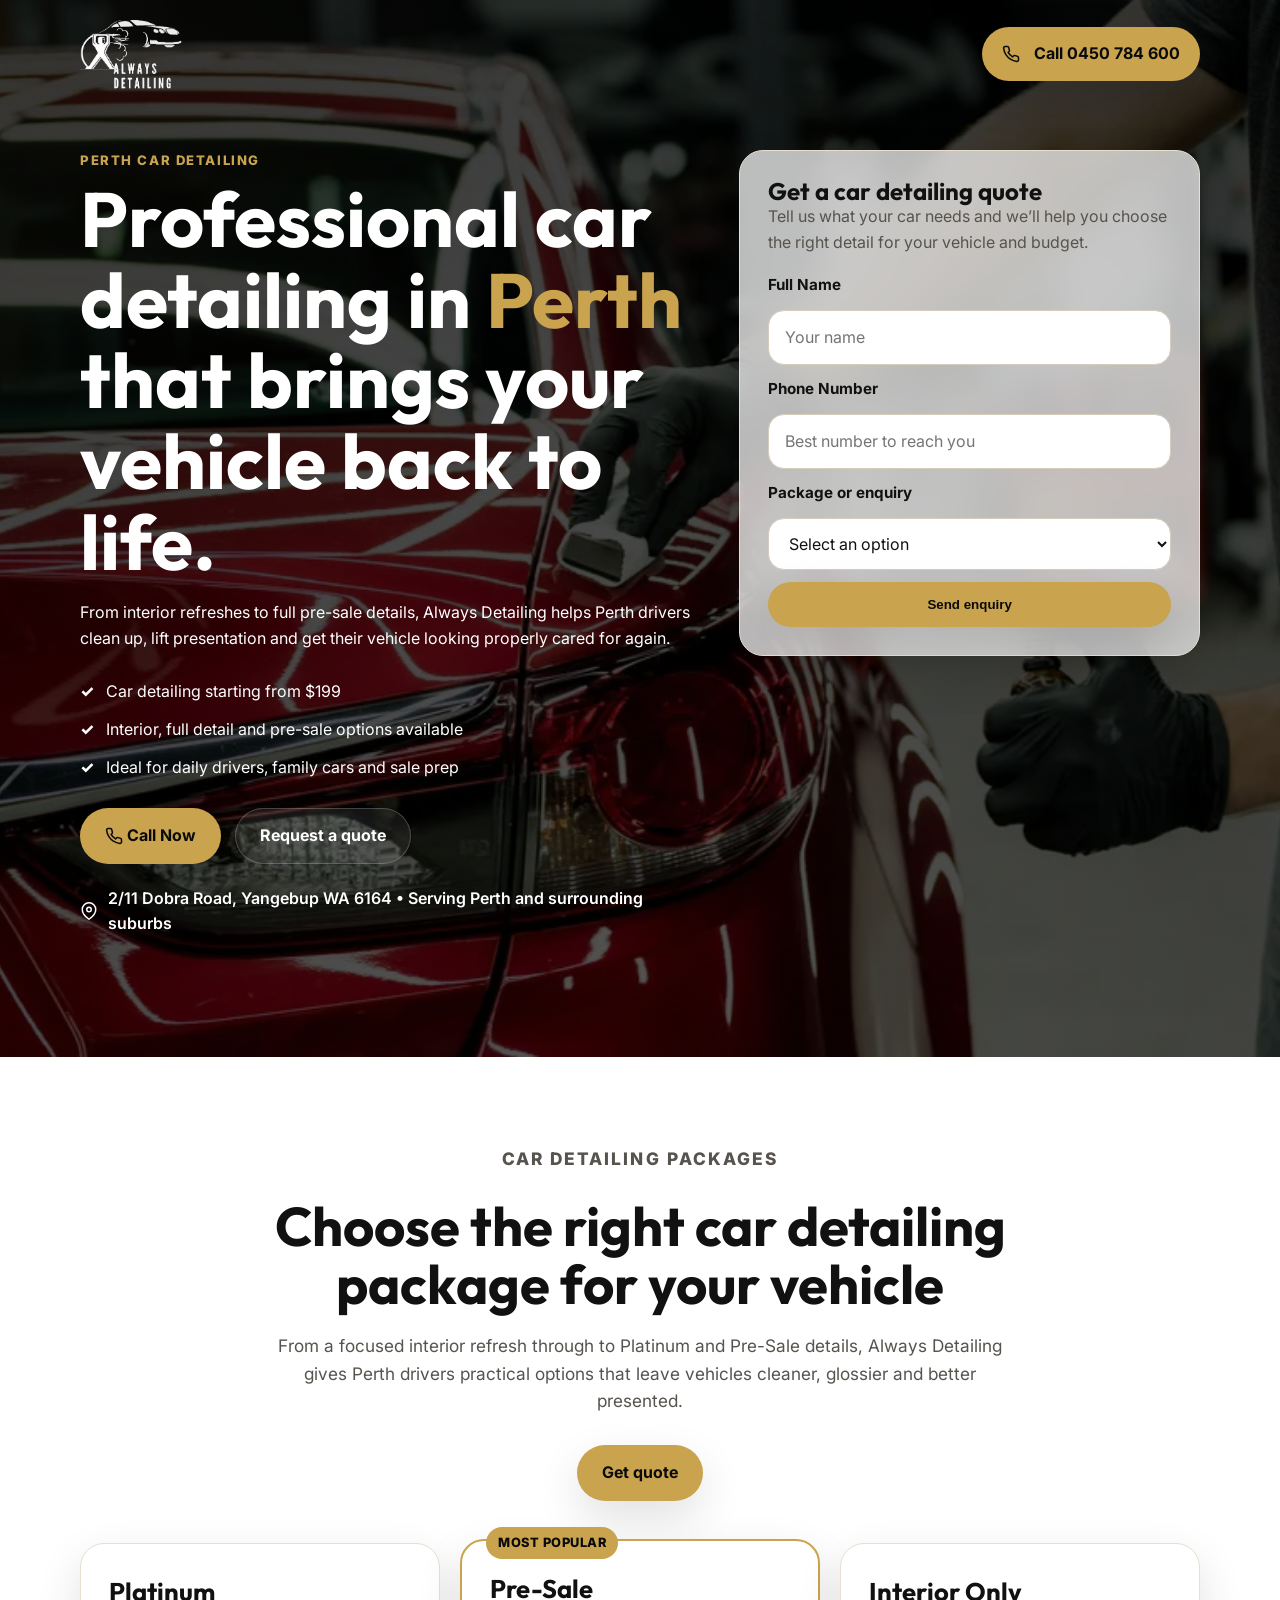
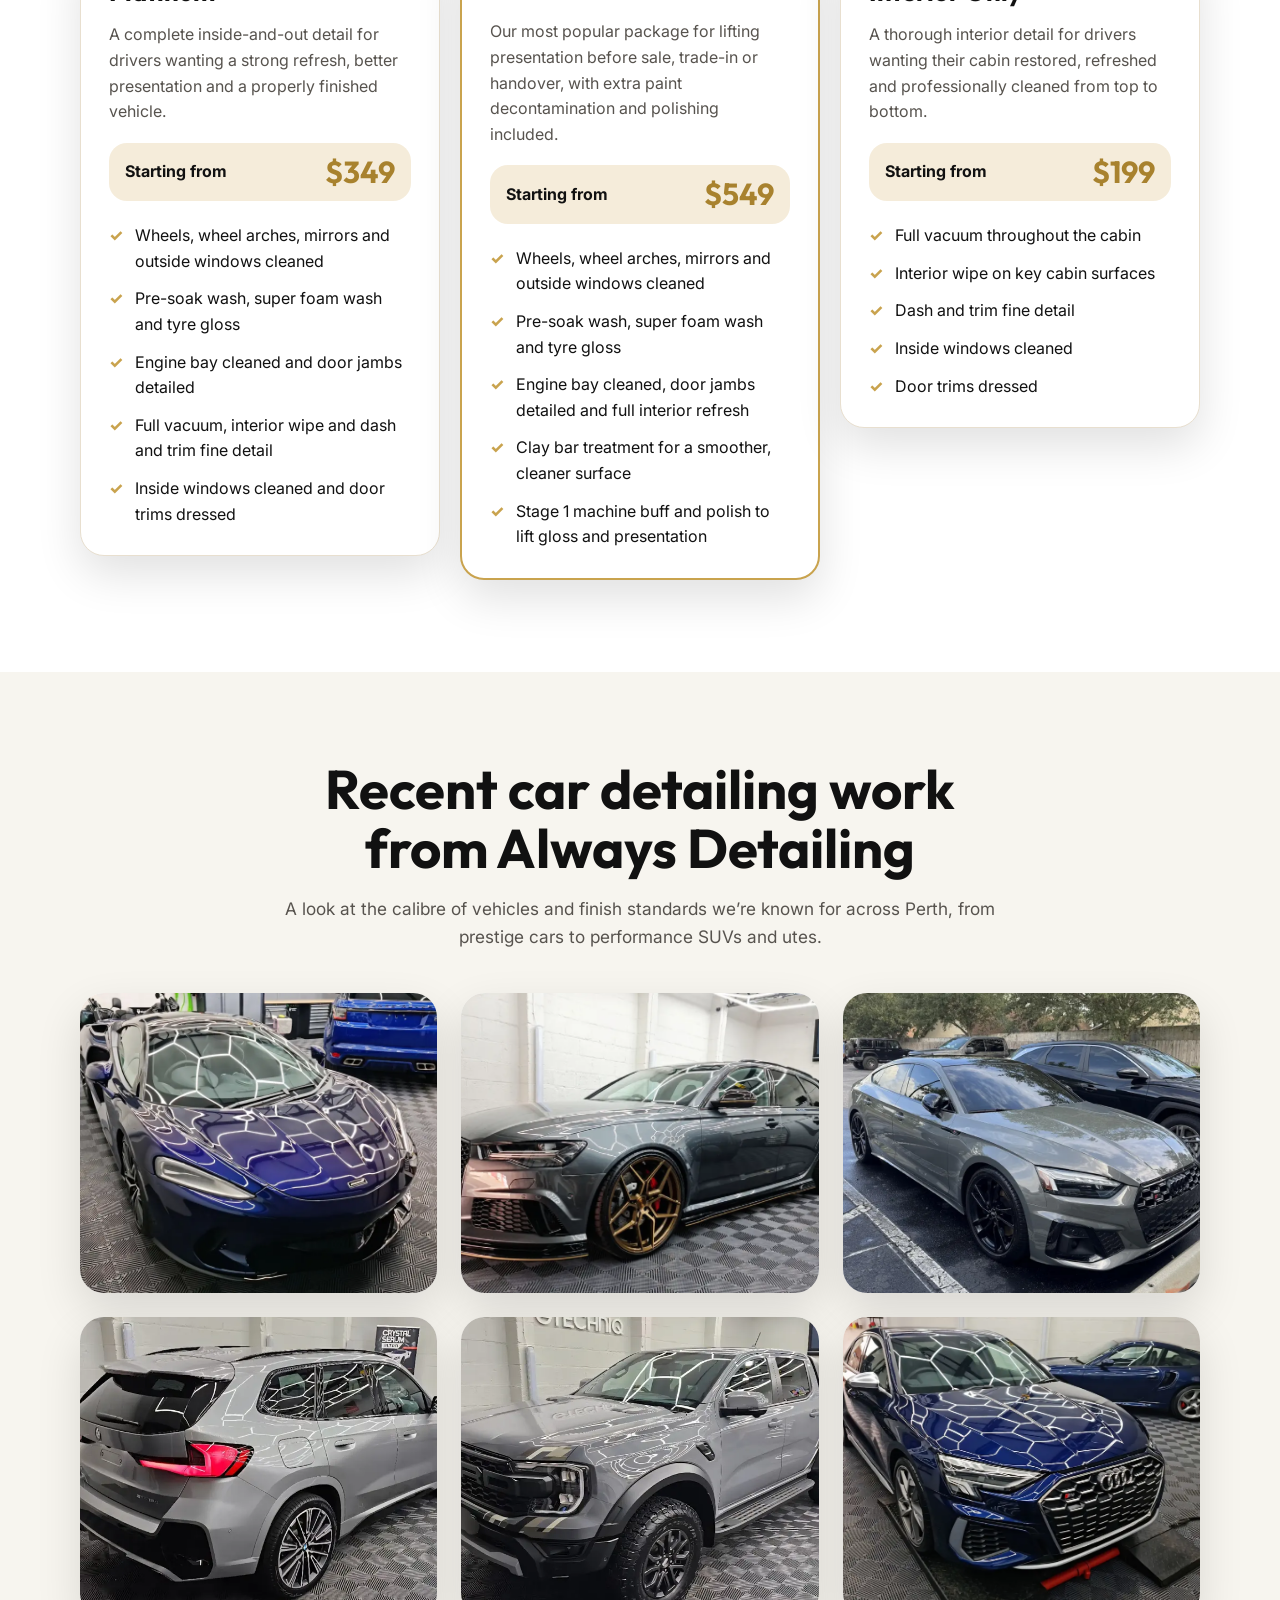
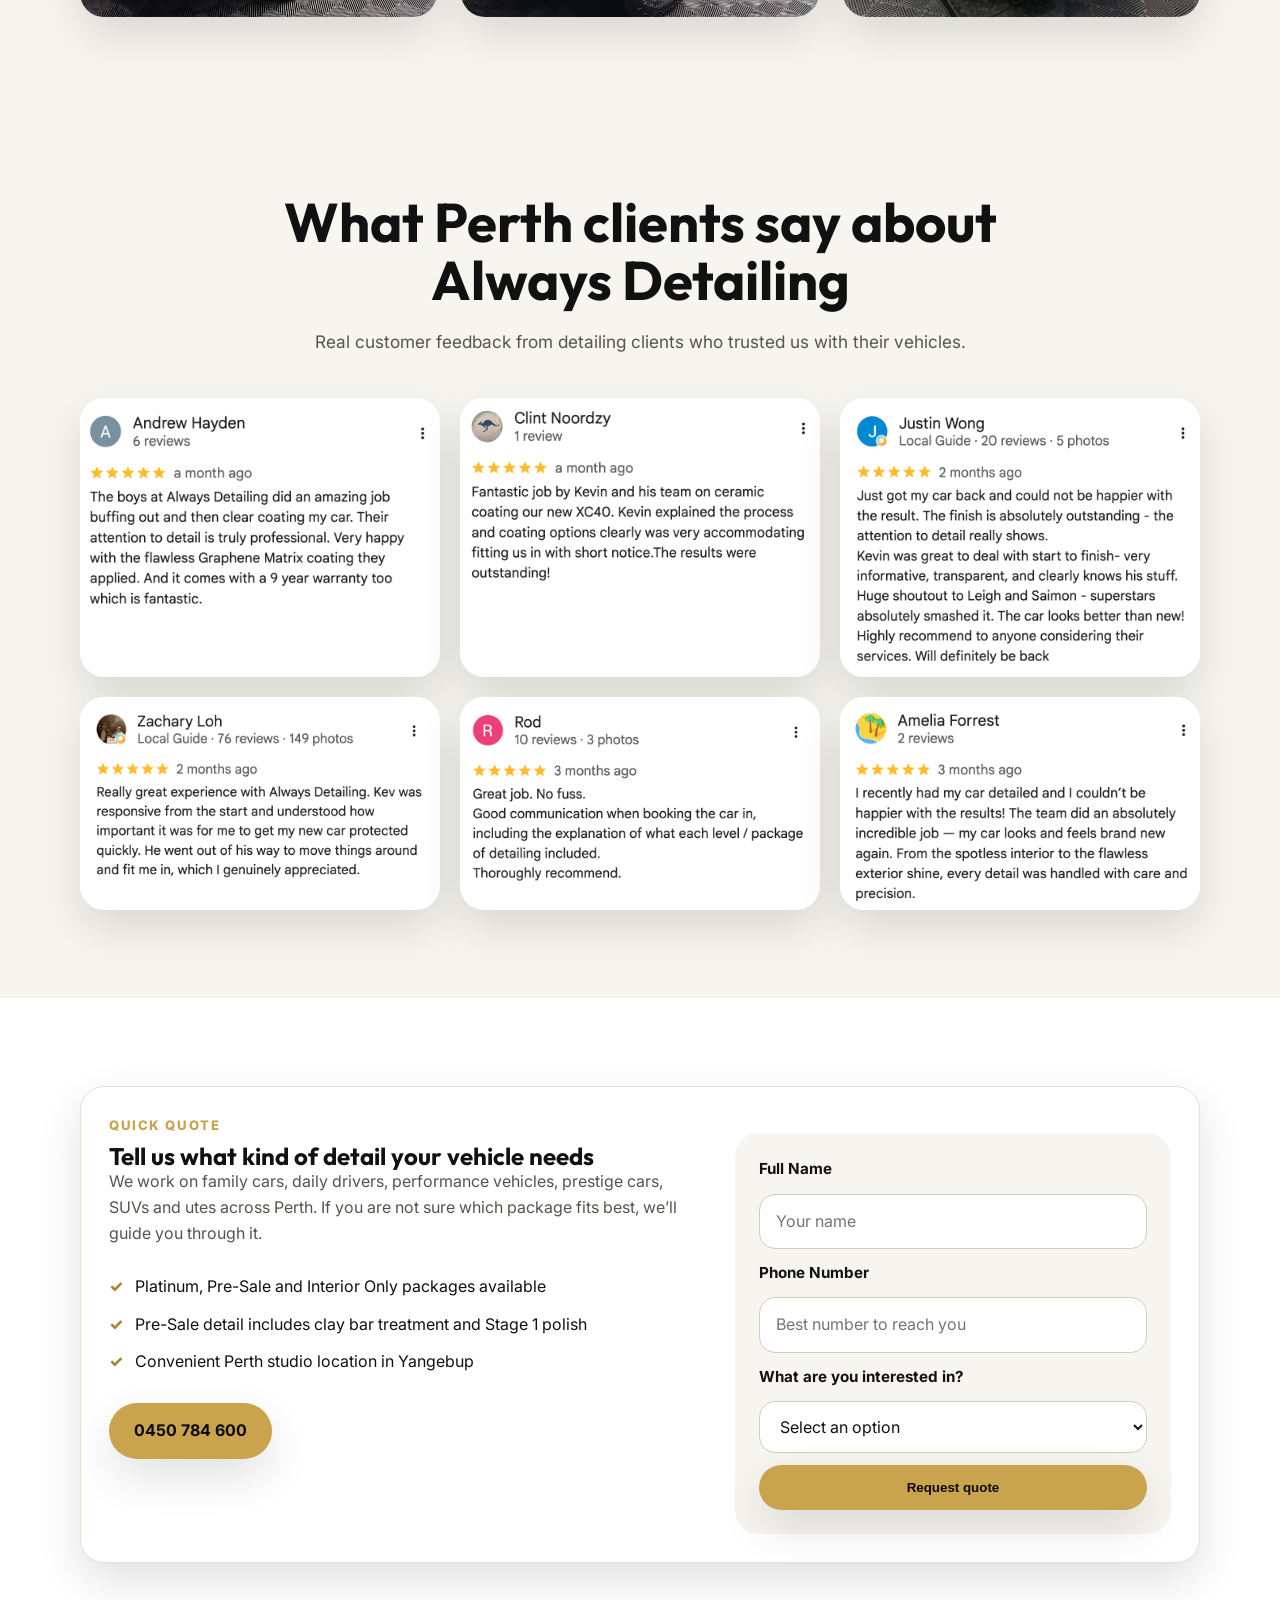
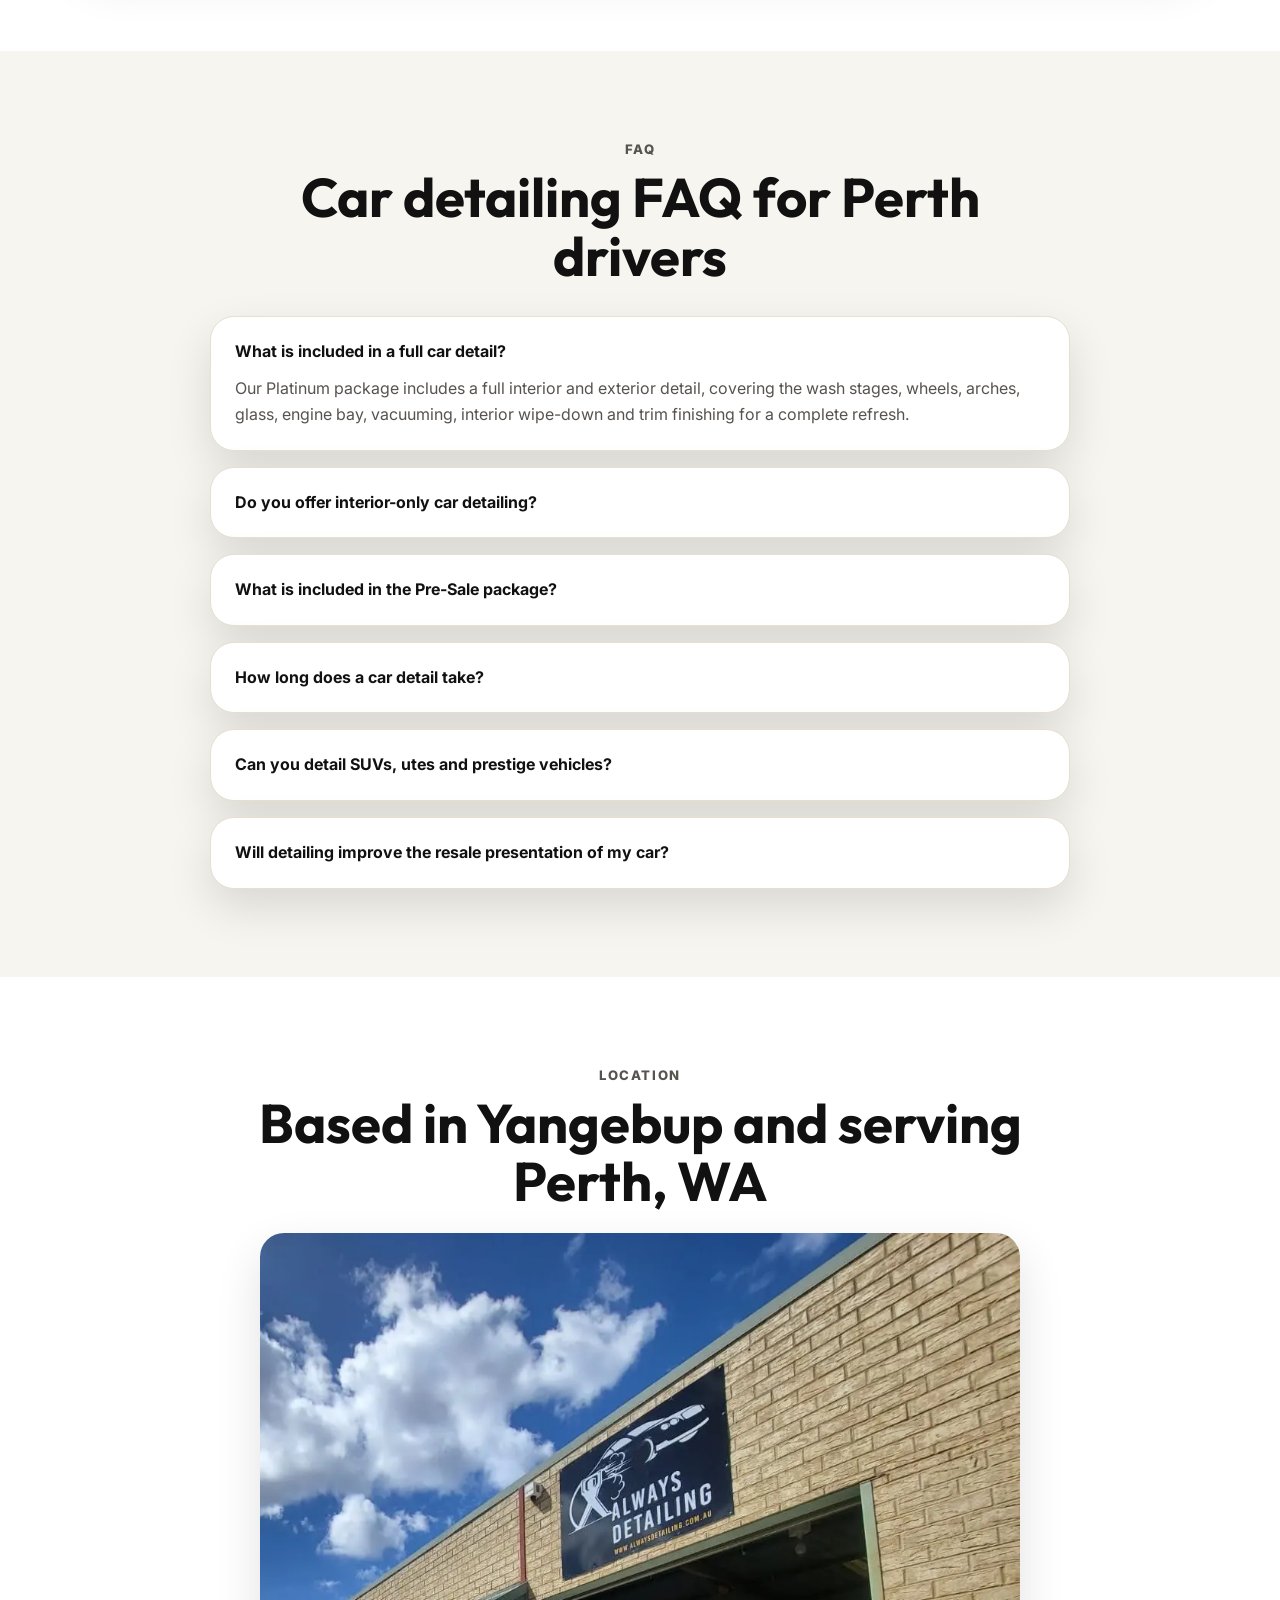
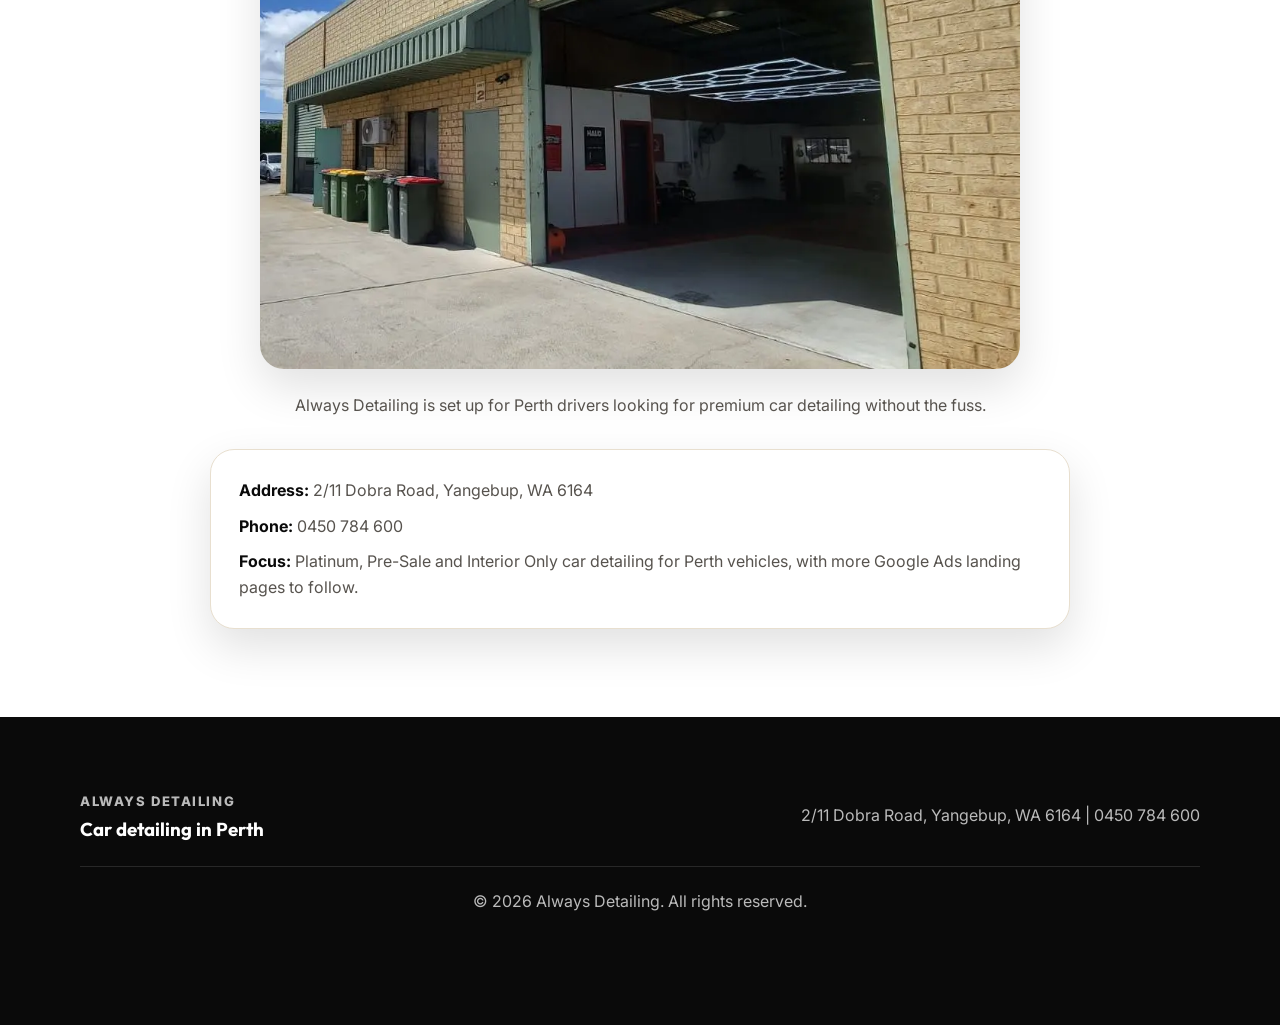
==== car-detailing-perth.html @ 84d0d7c5 "feat: update car detailing package copy" ====
<!DOCTYPE html>
<html lang="en-AU">
<head>
    <meta charset="UTF-8">
    <meta name="viewport" content="width=device-width, initial-scale=1.0">
    <title>Car Detailing Perth | Always Detailing</title>
    <meta name="description" content="Always Detailing provides premium car detailing in Perth, WA, with Platinum, Pre-Sale and Interior Only packages for daily drivers, family cars and prestige vehicles.">
    <link rel="stylesheet" href="style.css">
    <link rel="preconnect" href="https://fonts.googleapis.com">
    <link rel="preconnect" href="https://fonts.gstatic.com" crossorigin>
    <link href="https://fonts.googleapis.com/css2?family=Inter:wght@400;500;600;700;800&family=Outfit:wght@600;700;800&display=swap" rel="stylesheet">
    <script type="application/ld+json">
    {
      "@context": "https://schema.org",
      "@type": "AutoDetailing",
      "name": "Always Detailing",
      "areaServed": "Perth, Western Australia",
      "telephone": "+61 450 784 600",
      "priceRange": "$$",
      "address": {
        "@type": "PostalAddress",
        "streetAddress": "2/11 Dobra Road",
        "addressLocality": "Yangebup",
        "addressRegion": "WA",
        "postalCode": "6164",
        "addressCountry": "AU"
      }
    }
    </script>
</head>
<body>
    <header class="site-header">
        <div class="container header-row">
            <a href="#" class="brand brand-lockup" aria-label="Always Detailing home">
                <img src="always-detailing-logo.webp" alt="Always Detailing logo" class="brand-logo">
            </a>
            <a href="tel:+61450784600" class="phone-pill">
                <svg viewBox="0 0 24 24" aria-hidden="true" class="phone-pill-icon">
                    <path d="M22 16.92v3a2 2 0 0 1-2.18 2 19.79 19.79 0 0 1-8.63-3.07 19.5 19.5 0 0 1-6-6 19.79 19.79 0 0 1-3.07-8.67A2 2 0 0 1 4.11 2h3a2 2 0 0 1 2 1.72 12.84 12.84 0 0 0 .7 2.81 2 2 0 0 1-.45 2.11L8.09 9.91a16 16 0 0 0 6 6l1.27-1.27a2 2 0 0 1 2.11-.45 12.84 12.84 0 0 0 2.81.7A2 2 0 0 1 22 16.92z"></path>
                </svg>
                <span>Call 0450 784 600</span>
            </a>
        </div>
    </header>

    <main>
        <section class="hero">
            <div class="container hero-grid">
                <div class="hero-copy">
                    <p class="eyebrow">Perth Car Detailing</p>
                    <h1>Professional car detailing in <span>Perth</span> that brings your vehicle back to life.</h1>
                    <p class="hero-text">From interior refreshes to full pre-sale details, Always Detailing helps Perth drivers clean up, lift presentation and get their vehicle looking properly cared for again.</p>
                    <ul class="check-list">
                        <li>Car detailing starting from $199</li>
                        <li>Interior, full detail and pre-sale options available</li>
                        <li>Ideal for daily drivers, family cars and sale prep</li>
                    </ul>
                    <div class="cta-row">
                        <a href="tel:+61450784600" class="btn btn-primary">
                            <svg viewBox="0 0 24 24" aria-hidden="true" class="phone-pill-icon">
                                <path d="M22 16.92v3a2 2 0 0 1-2.18 2 19.79 19.79 0 0 1-8.63-3.07 19.5 19.79 0 0 1-6-6 19.79 19.79 0 0 1-3.07-8.67A2 2 0 0 1 4.11 2h3a2 2 0 0 1 2 1.72 12.84 12.84 0 0 0 .7 2.81 2 2 0 0 1-.45 2.11L8.09 9.91a16 16 0 0 0 6 6l1.27-1.27a2 2 0 0 1 2.11-.45 12.84 12.84 0 0 0 2.81.7A2 2 0 0 1 22 16.92z"></path>
                            </svg>
                            <span>Call Now</span>
                        </a>
                        <a href="#quote-form" class="btn btn-secondary">Request a quote</a>
                    </div>
                    <div class="hero-location">
                        <svg viewBox="0 0 24 24" aria-hidden="true" class="hero-location-icon">
                            <path d="M21 10c0 7-9 13-9 13S3 17 3 10a9 9 0 1 1 18 0z"></path>
                            <circle cx="12" cy="10" r="3"></circle>
                        </svg>
                        <span>2/11 Dobra Road, Yangebup WA 6164 • Serving Perth and surrounding suburbs</span>
                    </div>
                </div>
                <aside class="quote-card" id="hero-form-top">
                    <h2>Get a car detailing quote</h2>
                    <p>Tell us what your car needs and we’ll help you choose the right detail for your vehicle and budget.</p>
                    <form data-netlify="true" name="hero-car-detailing-quote" class="quote-form">
                        <input type="hidden" name="form-name" value="hero-car-detailing-quote">
                        <label for="hero-name">Full Name</label>
                        <input type="text" id="hero-name" name="name" placeholder="Your name" required>

                        <label for="hero-phone">Phone Number</label>
                        <input type="tel" id="hero-phone" name="phone" placeholder="Best number to reach you" required>

                        <label for="hero-needs">Package or enquiry</label>
                        <select id="hero-needs" name="needs" required>
                            <option value="" selected disabled>Select an option</option>
                            <option value="Pre-Sale Package">Pre-Sale Package</option>
                            <option value="Interior Only Package">Interior Only Package</option>
                            <option value="Platinum Package">Platinum Package</option>
                            <option value="Need help choosing">Need help choosing</option>
                        </select>

                        <button type="submit" class="btn btn-primary btn-full">Send enquiry</button>
                    </form>
                </aside>
            </div>
        </section>

        <section class="section">
            <div class="container">
                <div class="section-heading center packages-heading">
                    <p class="section-kicker">Car Detailing Packages</p>
                    <h2>Choose the right car detailing package for your vehicle</h2>
                    <p>From a focused interior refresh through to Platinum and Pre-Sale details, Always Detailing gives Perth drivers practical options that leave vehicles cleaner, glossier and better presented.</p>
                    <a href="#quote-form" class="btn btn-primary section-quote-btn">Get quote</a>
                </div>
                <div class="packages-grid">
                    <article class="package-card">
                        <h3>Platinum</h3>
                        <p class="package-subtitle">A complete inside-and-out detail for drivers wanting a strong refresh, better presentation and a properly finished vehicle.</p>
                        <div class="package-meta">
                            <span>Starting from</span>
                            <span class="package-price">$349</span>
                        </div>
                        <ul class="package-list">
                            <li>Wheels, wheel arches, mirrors and outside windows cleaned</li>
                            <li>Pre-soak wash, super foam wash and tyre gloss</li>
                            <li>Engine bay cleaned and door jambs detailed</li>
                            <li>Full vacuum, interior wipe and dash and trim fine detail</li>
                            <li>Inside windows cleaned and door trims dressed</li>
                        </ul>
                    </article>

                    <article class="package-card featured-package">
                        <div class="package-badge">Most Popular</div>
                        <h3>Pre-Sale</h3>
                        <p class="package-subtitle">Our most popular package for lifting presentation before sale, trade-in or handover, with extra paint decontamination and polishing included.</p>
                        <div class="package-meta">
                            <span>Starting from</span>
                            <span class="package-price">$549</span>
                        </div>
                        <ul class="package-list">
                            <li>Wheels, wheel arches, mirrors and outside windows cleaned</li>
                            <li>Pre-soak wash, super foam wash and tyre gloss</li>
                            <li>Engine bay cleaned, door jambs detailed and full interior refresh</li>
                            <li>Clay bar treatment for a smoother, cleaner surface</li>
                            <li>Stage 1 machine buff and polish to lift gloss and presentation</li>
                        </ul>
                    </article>

                    <article class="package-card">
                        <h3>Interior Only</h3>
                        <p class="package-subtitle">A thorough interior detail for drivers wanting their cabin restored, refreshed and professionally cleaned from top to bottom.</p>
                        <div class="package-meta">
                            <span>Starting from</span>
                            <span class="package-price">$199</span>
                        </div>
                        <ul class="package-list">
                            <li>Full vacuum throughout the cabin</li>
                            <li>Interior wipe on key cabin surfaces</li>
                            <li>Dash and trim fine detail</li>
                            <li>Inside windows cleaned</li>
                            <li>Door trims dressed</li>
                        </ul>
                    </article>
                </div>
            </div>
        </section>

        <section class="section light-section">
            <div class="container">
                <div class="section-heading center showcase-heading">
                    <h2>Recent car detailing work from Always Detailing</h2>
                    <p>A look at the calibre of vehicles and finish standards we’re known for across Perth, from prestige cars to performance SUVs and utes.</p>
                </div>
                <div class="gallery-grid">
                    <div class="gallery-card"><img src="alwaysdetailing2.webp" alt="Blue McLaren detailed by Always Detailing" class="gallery-image"></div>
                    <div class="gallery-card"><img src="alwaysdetailing1.webp" alt="Grey Audi wagon detailed by Always Detailing" class="gallery-image"></div>
                    <div class="gallery-card"><img src="alwaysdetailing5.webp" alt="Grey Audi sedan after a professional detail" class="gallery-image"></div>
                    <div class="gallery-card"><img src="alwaysdetailing3.webp" alt="Grey BMW SUV in the Always Detailing studio" class="gallery-image"></div>
                    <div class="gallery-card"><img src="alwaysdetailing4.webp" alt="Grey Ford Raptor prepared at Always Detailing" class="gallery-image"></div>
                    <div class="gallery-card"><img src="alwaysdetailing6.webp" alt="Blue Audi sedan with high-gloss paintwork after detailing" class="gallery-image"></div>
                </div>
            </div>
        </section>

        <section class="section light-section">
            <div class="container">
                <div class="section-heading center showcase-heading">
                    <h2>What Perth clients say about Always Detailing</h2>
                    <p>Real customer feedback from detailing clients who trusted us with their vehicles.</p>
                </div>
                <div class="review-placeholder-grid">
                    <div class="review-card"><img src="review-1.png" alt="Google review from Andrew Hayden" class="review-image"></div>
                    <div class="review-card"><img src="review-2.png" alt="Google review from Clint Noordzy" class="review-image"></div>
                    <div class="review-card"><img src="review-3.png" alt="Google review from Justin Wong" class="review-image"></div>
                    <div class="review-card"><img src="review-4.png" alt="Google review from Zachary Loh" class="review-image"></div>
                    <div class="review-card"><img src="review-5.png" alt="Google review from Rod" class="review-image"></div>
                    <div class="review-card"><img src="review-6.png" alt="Google review from Amelia Forrest" class="review-image"></div>
                </div>
            </div>
        </section>

        <section id="quote-form" class="section">
            <div class="container form-shell">
                <div>
                    <p class="eyebrow">Quick Quote</p>
                    <h2>Tell us what kind of detail your vehicle needs</h2>
                    <p class="section-copy">We work on family cars, daily drivers, performance vehicles, prestige cars, SUVs and utes across Perth. If you are not sure which package fits best, we’ll guide you through it.</p>
                    <ul class="check-list dark">
                        <li>Platinum, Pre-Sale and Interior Only packages available</li>
                        <li>Pre-Sale detail includes clay bar treatment and Stage 1 polish</li>
                        <li>Convenient Perth studio location in Yangebup</li>
                    </ul>
                    <a href="tel:+61450784600" class="btn btn-primary">0450 784 600</a>
                </div>
                <form id="lead-form" data-netlify="true" name="car-detailing-quote" class="quote-form large">
                    <input type="hidden" name="form-name" value="car-detailing-quote">
                    <label for="name">Full Name</label>
                    <input type="text" id="name" name="name" placeholder="Your name" required>

                    <label for="phone">Phone Number</label>
                    <input type="tel" id="phone" name="phone" placeholder="Best number to reach you" required>

                    <label for="needs">What are you interested in?</label>
                    <select id="needs" name="needs" required>
                        <option value="" selected disabled>Select an option</option>
                        <option value="Pre-Sale Package">Pre-Sale Package</option>
                        <option value="Interior Only Package">Interior Only Package</option>
                        <option value="Platinum Package">Platinum Package</option>
                        <option value="Need detailing advice">Need detailing advice</option>
                    </select>

                    <button type="submit" class="btn btn-primary btn-full">Request quote</button>
                </form>
            </div>
        </section>

        <section class="section light-section">
            <div class="container narrow">
                <div class="section-heading center">
                    <p class="eyebrow">FAQ</p>
                    <h2>Car detailing FAQ for Perth drivers</h2>
                </div>
                <div class="faq-list">
                    <details open>
                        <summary>What is included in a full car detail?</summary>
                        <p>Our Platinum package includes a full interior and exterior detail, covering the wash stages, wheels, arches, glass, engine bay, vacuuming, interior wipe-down and trim finishing for a complete refresh.</p>
                    </details>
                    <details>
                        <summary>Do you offer interior-only car detailing?</summary>
                        <p>Yes. Our Interior Only package is ideal for drivers who want the cabin restored and professionally cleaned without booking an exterior detail at the same time.</p>
                    </details>
                    <details>
                        <summary>What is included in the Pre-Sale package?</summary>
                        <p>Our Pre-Sale package includes the full interior and exterior detail, then adds a clay bar treatment and Stage 1 machine buff and polish to improve gloss and presentation before sale or handover.</p>
                    </details>
                    <details>
                        <summary>How long does a car detail take?</summary>
                        <p>Detailing times vary depending on the package, vehicle size and overall condition. Once we know what you are booking in for, we can give you a realistic timeframe.</p>
                    </details>
                    <details>
                        <summary>Can you detail SUVs, utes and prestige vehicles?</summary>
                        <p>Absolutely. We work on a wide range of vehicles across Perth, including everyday family cars, European vehicles, performance cars, SUVs and utes.</p>
                    </details>
                    <details>
                        <summary>Will detailing improve the resale presentation of my car?</summary>
                        <p>Yes. A proper detail can make a big difference to gloss, presentation and overall impression, which is especially helpful if you are preparing the vehicle for sale or trade-in.</p>
                    </details>
                </div>
            </div>
        </section>

        <section class="section">
            <div class="container narrow">
                <div class="section-heading center service-area-heading">
                    <p class="eyebrow">Location</p>
                    <h2>Based in Yangebup and serving Perth, WA</h2>
                    <div class="location-photo-shell">
                        <img src="alwaysdetailinglocation.webp" alt="Always Detailing workshop in Yangebup, Perth" class="location-photo">
                    </div>
                    <p>Always Detailing is set up for Perth drivers looking for premium car detailing without the fuss.</p>
                </div>
                <div class="map-frame location-card">
                    <p><strong>Address:</strong> 2/11 Dobra Road, Yangebup, WA 6164</p>
                    <p><strong>Phone:</strong> <a href="tel:+61450784600">0450 784 600</a></p>
                    <p><strong>Focus:</strong> Platinum, Pre-Sale and Interior Only car detailing for Perth vehicles, with more Google Ads landing pages to follow.</p>
                </div>
            </div>
        </section>
    </main>

    <footer class="site-footer">
        <div class="container footer-row">
            <div>
                <p class="eyebrow">Always Detailing</p>
                <h3>Car detailing in Perth</h3>
            </div>
            <div class="footer-contact">
                <p>2/11 Dobra Road, Yangebup, WA 6164 | 0450 784 600</p>
            </div>
        </div>
        <div class="container footer-bottom">
            <p>&copy; 2026 Always Detailing. All rights reserved.</p>
        </div>
    </footer>

    <div id="success-modal" class="modal">
        <div class="modal-content">
            <button class="close-modal" aria-label="Close">&times;</button>
            <div class="modal-body">
                <div class="success-icon">✓</div>
                <h3>Thanks</h3>
                <p>Thanks for getting in touch. We’ll be in contact shortly.</p>
                <button class="btn btn-primary close-modal-btn btn-full">Close</button>
            </div>
        </div>
    </div>

    <div class="mobile-cta">
        <a href="tel:+61450784600" class="btn btn-primary btn-full mobile-call-btn">
            <svg viewBox="0 0 24 24" aria-hidden="true" class="phone-pill-icon">
                <path d="M22 16.92v3a2 2 0 0 1-2.18 2 19.79 19.79 0 0 1-8.63-3.07 19.5 19.79 0 0 1-6-6 19.79 19.79 0 0 1-3.07-8.67A2 2 0 0 1 4.11 2h3a2 2 0 0 1 2 1.72 12.84 12.84 0 0 0 .7 2.81 2 2 0 0 1-.45 2.11L8.09 9.91a16 16 0 0 0 6 6l1.27-1.27a2 2 0 0 1 2.11-.45 12.84 12.84 0 0 0 2.81.7A2 2 0 0 1 22 16.92z"></path>
            </svg>
            <span class="mobile-call-label">Call 0450 784 600</span>
        </a>
    </div>

    <script>
        document.addEventListener("DOMContentLoaded", function () {
            const modal = document.getElementById("success-modal");
            const closeButtons = document.querySelectorAll(".close-modal, .close-modal-btn");
            const siteHeader = document.querySelector(".site-header");

            const syncHeaderState = () => {
                if (!siteHeader) return;
                if (window.scrollY > 36) {
                    siteHeader.classList.add("is-scrolled");
                } else {
                    siteHeader.classList.remove("is-scrolled");
                }
            };

            syncHeaderState();
            window.addEventListener("scroll", syncHeaderState, { passive: true });

            document.querySelectorAll("a[href='#quote-form']").forEach((link) => {
                link.addEventListener("click", (event) => {
                    event.preventDefault();
                    document.getElementById("quote-form")?.scrollIntoView({ behavior: "smooth", block: "start" });
                });
            });

            document.querySelectorAll("form[data-netlify='true']").forEach((form) => {
                form.addEventListener("submit", function (event) {
                    event.preventDefault();

                    const formData = new FormData(form);
                    fetch("/", {
                        method: "POST",
                        body: new URLSearchParams(formData).toString(),
                        headers: { "Content-Type": "application/x-www-form-urlencoded" }
                    })
                    .then(() => {
                        modal.style.display = "flex";
                        document.body.style.overflow = "hidden";
                        form.reset();
                    })
                    .catch((error) => {
                        console.error("Error submitting form:", error);
                    });
                });
            });

            closeButtons.forEach((button) => {
                button.addEventListener("click", () => {
                    modal.style.display = "none";
                    document.body.style.overflow = "";
                });
            });

            window.addEventListener("click", (event) => {
                if (event.target === modal) {
                    modal.style.display = "none";
                    document.body.style.overflow = "";
                }
            });
        });
    </script>
</body>
</html>
---- style.css ----
:root {
    --black: #0a0a0a;
    --black-soft: #171717;
    --gold: #c9a34e;
    --gold-dark: #a8822e;
    --gold-pale: #f5ecda;
    --white: #ffffff;
    --light: #f7f5ef;
    --line: #e8dfcf;
    --text: #111111;
    --text-soft: #57534e;
    --shadow: 0 18px 45px rgba(0, 0, 0, 0.12);
    --radius: 24px;
    --transition: 0.25s ease;
}

* {
    box-sizing: border-box;
    margin: 0;
    padding: 0;
}

html {
    scroll-behavior: smooth;
}

body {
    font-family: "Inter", sans-serif;
    color: var(--text);
    background: var(--white);
    line-height: 1.6;
}

a {
    color: inherit;
    text-decoration: none;
}

.container {
    width: min(1120px, calc(100% - 40px));
    margin: 0 auto;
}

.site-header {
    position: fixed;
    top: 0;
    left: 0;
    width: 100%;
    z-index: 20;
    background: transparent;
    backdrop-filter: blur(0px);
    border-bottom: 1px solid transparent;
    transition: background var(--transition), border-color var(--transition), backdrop-filter var(--transition);
}

.site-header.is-scrolled {
    background: rgba(10, 10, 10, 0.82);
    backdrop-filter: blur(14px);
    border-bottom: 1px solid rgba(255, 255, 255, 0.08);
}

.header-row,
.footer-row {
    display: flex;
    align-items: center;
    justify-content: space-between;
    gap: 24px;
    padding: 18px 0;
}

.brand {
    display: inline-flex;
    align-items: center;
    font-family: "Outfit", sans-serif;
    color: var(--white);
}

.brand-logo {
    display: block;
    width: auto;
    height: 72px;
    object-fit: contain;
}

.eyebrow,
.section-kicker {
    color: var(--gold);
    font-size: 0.82rem;
    font-weight: 800;
    letter-spacing: 0.12em;
    text-transform: uppercase;
}

.eyebrow {
    margin-bottom: 8px;
}

.phone-pill,
.btn {
    display: inline-flex;
    align-items: center;
    justify-content: center;
    border-radius: 999px;
    font-weight: 700;
    transition: transform var(--transition), background var(--transition), color var(--transition), border-color var(--transition);
}

.phone-pill {
    padding: 14px 20px;
    background: var(--gold);
    color: var(--black);
    box-shadow: var(--shadow);
    gap: 10px;
}

.phone-pill-icon {
    width: 18px;
    height: 18px;
    margin-right: 4px;
    fill: none;
    stroke: currentColor;
    stroke-width: 2;
    stroke-linecap: round;
    stroke-linejoin: round;
}

.btn {
    padding: 14px 24px;
    border: 1px solid transparent;
    cursor: pointer;
}

.btn:hover,
.phone-pill:hover {
    transform: translateY(-1px);
}

.btn-primary {
    background: var(--gold);
    color: var(--black);
    box-shadow: var(--shadow);
}

.btn-primary:hover,
.phone-pill:hover {
    background: var(--gold-dark);
    color: var(--white);
}

.btn-secondary {
    background: rgba(255, 255, 255, 0.08);
    color: var(--white);
    border-color: rgba(255, 255, 255, 0.2);
}

.btn-secondary:hover {
    background: rgba(255, 255, 255, 0.16);
}

.btn-full {
    width: 100%;
}

.hero,
.section {
    padding: 88px 0;
}

.hero {
    min-height: 900px;
    display: flex;
    align-items: center;
    position: relative;
    padding-top: 150px;
    padding-bottom: 120px;
    background:
        linear-gradient(rgba(0, 0, 0, 0.74), rgba(0, 0, 0, 0.64)),
        radial-gradient(circle at top left, rgba(201, 163, 78, 0.18), transparent 32%),
        url("ceramiccoatinghero.webp") center center / cover no-repeat;
}

.hero::before {
    content: "";
    position: absolute;
    inset: 0;
    background: linear-gradient(90deg, rgba(0, 0, 0, 0.18) 0%, rgba(0, 0, 0, 0.08) 50%, rgba(0, 0, 0, 0.2) 100%);
    pointer-events: none;
}

.hero-grid,
.form-shell {
    display: grid;
    grid-template-columns: 1.15fr 0.85fr;
    gap: 36px;
    align-items: start;
}

.hero-grid {
    position: relative;
    z-index: 1;
}

.hero-copy h1,
.section-heading h2,
.form-shell h2,
.site-footer h3,
.quote-card h2 {
    font-family: "Outfit", sans-serif;
    line-height: 1.05;
}

.hero-copy h1 {
    font-size: clamp(2.8rem, 6vw, 4.8rem);
    margin-bottom: 18px;
    max-width: 12ch;
    color: var(--white);
}

.hero-copy h1 span {
    color: var(--gold);
}

.hero-text,
.section-copy,
.section-heading p,
.quote-card p,
.site-footer p,
.footer-contact p,
.faq-list p,
.location-card p {
    color: var(--text-soft);
}

.hero .hero-text,
.hero .check-list li,
.hero .check-list li::before {
    color: var(--white);
}

.check-list {
    list-style: none;
    display: grid;
    gap: 12px;
    margin: 28px 0;
}

.check-list li,
.package-list li {
    display: flex;
    gap: 12px;
    align-items: flex-start;
}

.check-list li::before,
.package-list li::before {
    content: "✓";
    color: var(--gold);
    font-weight: 800;
    flex-shrink: 0;
}

.check-list.dark li::before {
    color: var(--gold-dark);
}

.cta-row {
    display: flex;
    flex-wrap: wrap;
    gap: 14px;
    margin-bottom: 22px;
}

.hero-location {
    display: inline-flex;
    align-items: center;
    gap: 10px;
    color: var(--white);
    font-weight: 600;
}

.hero-location-icon {
    width: 18px;
    height: 18px;
    fill: none;
    stroke: currentColor;
    stroke-width: 2;
    stroke-linecap: round;
    stroke-linejoin: round;
    flex-shrink: 0;
}

.quote-card,
.placeholder-card,
.review-placeholder,
.form-shell,
.map-frame,
.faq-list details,
.package-card {
    background: var(--white);
    border: 1px solid var(--line);
    border-radius: var(--radius);
    box-shadow: var(--shadow);
}

.quote-card,
.form-shell {
    padding: 28px;
}

.hero .quote-card {
    background: rgba(255, 255, 255, 0.72);
    backdrop-filter: blur(16px);
    scroll-margin-top: 100px;
}

.quote-form {
    display: grid;
    gap: 12px;
    margin-top: 18px;
}

.quote-form.large {
    background: var(--light);
    border-radius: var(--radius);
    padding: 24px;
}

label {
    font-weight: 700;
    font-size: 0.95rem;
}

input,
select {
    width: 100%;
    padding: 14px 16px;
    border-radius: 16px;
    border: 1px solid #d6ccbb;
    background: var(--white);
    color: var(--text);
    font: inherit;
}

.light-section {
    background: var(--light);
}

.section-heading {
    margin-bottom: 30px;
}

.section-heading.center {
    text-align: center;
}

.packages-heading,
.showcase-heading {
    max-width: 760px;
    margin-left: auto;
    margin-right: auto;
    margin-bottom: 42px;
}

.showcase-heading h2,
.packages-heading h2,
.section-heading h2 {
    font-size: clamp(2.2rem, 4.5vw, 3.4rem);
    line-height: 1.08;
    margin-bottom: 18px;
}

.showcase-heading p:last-child,
.packages-heading p {
    font-size: 1.08rem;
    margin-bottom: 24px;
}

.section-quote-btn {
    margin-top: 6px;
}

.review-placeholder-grid,
.packages-grid {
    display: grid;
    grid-template-columns: repeat(3, minmax(0, 1fr));
    gap: 20px;
}

.gallery-grid > *,
.review-placeholder-grid > * {
    min-width: 0;
    width: 100%;
}

.packages-grid {
    align-items: start;
}

.package-card {
    position: relative;
    padding: 28px;
    height: fit-content;
}

.featured-package {
    border: 2px solid var(--gold);
    transform: translateY(-4px);
}

.package-badge {
    position: absolute;
    top: -14px;
    left: 24px;
    background: var(--gold);
    color: var(--black);
    border-radius: 999px;
    padding: 6px 12px;
    font-size: 0.8rem;
    font-weight: 800;
    letter-spacing: 0.04em;
    text-transform: uppercase;
}

.package-card h3 {
    font-family: "Outfit", sans-serif;
    font-size: 1.6rem;
    margin-bottom: 10px;
}

.package-subtitle {
    color: var(--text-soft);
    margin-bottom: 18px;
}

.package-meta {
    display: flex;
    align-items: center;
    justify-content: space-between;
    gap: 16px;
    margin-bottom: 22px;
    padding: 14px 16px;
    border-radius: 18px;
    background: var(--gold-pale);
    font-weight: 700;
}

.package-price {
    color: var(--gold-dark);
    font-size: 1.9rem;
    font-family: "Outfit", sans-serif;
    line-height: 1;
}

.package-list {
    list-style: none;
    display: grid;
    gap: 12px;
}

.gallery-grid {
    display: grid;
    grid-template-columns: repeat(3, minmax(0, 1fr));
    gap: 24px;
}

.gallery-card,
.review-card {
    width: 100%;
    min-width: 0;
    overflow: hidden;
    border-radius: var(--radius);
    box-shadow: var(--shadow);
    background: var(--white);
}

.gallery-card {
    min-height: 300px;
}

.gallery-image,
.review-image {
    display: block;
    width: 100%;
    max-width: 100%;
}

.gallery-image {
    height: 100%;
    min-height: 300px;
    object-fit: cover;
}

.review-image {
    height: auto;
}

.placeholder-card,
.review-placeholder {
    min-height: 220px;
    display: grid;
    place-items: center;
    padding: 24px;
    text-align: center;
    color: var(--text-soft);
    background:
        linear-gradient(135deg, rgba(201, 163, 78, 0.16), rgba(201, 163, 78, 0.05)),
        repeating-linear-gradient(45deg, #ffffff, #ffffff 12px, #f8f5ed 12px, #f8f5ed 24px);
}

.narrow {
    max-width: 860px;
}

.faq-list {
    display: grid;
    gap: 16px;
}

.faq-list details {
    padding: 22px 24px;
}

.faq-list summary {
    cursor: pointer;
    font-weight: 700;
    list-style: none;
}

.faq-list summary::-webkit-details-marker {
    display: none;
}

.faq-list p {
    padding-top: 12px;
}

.map-frame {
    padding: 28px;
}

.location-photo-shell {
    margin: 22px auto 24px;
    max-width: 760px;
    overflow: hidden;
    border-radius: var(--radius);
    box-shadow: var(--shadow);
}

.location-photo {
    display: block;
    width: 100%;
    height: auto;
}

.location-card {
    display: grid;
    gap: 10px;
}

.location-card strong {
    color: var(--black);
}

.site-footer {
    background: var(--black);
    color: var(--white);
    padding: 56px 0 110px;
}

.site-footer .eyebrow,
.site-footer p {
    color: rgba(255, 255, 255, 0.72);
}

.footer-contact {
    display: grid;
    gap: 12px;
    justify-items: end;
}

.footer-bottom {
    border-top: 1px solid rgba(255, 255, 255, 0.12);
    padding-top: 22px;
    margin-top: 8px;
    text-align: center;
    color: rgba(255, 255, 255, 0.72);
}

.modal {
    display: none;
    position: fixed;
    inset: 0;
    background: rgba(15, 15, 15, 0.7);
    z-index: 40;
    align-items: center;
    justify-content: center;
    padding: 20px;
}

.modal-content {
    position: relative;
    width: min(480px, 100%);
    background: var(--white);
    border-radius: var(--radius);
    padding: 24px;
    box-shadow: var(--shadow);
}

.close-modal {
    position: absolute;
    top: 12px;
    right: 16px;
    border: 0;
    background: transparent;
    font-size: 2rem;
    cursor: pointer;
    color: var(--text-soft);
}

.modal-body {
    text-align: center;
    display: grid;
    gap: 16px;
    padding-top: 10px;
}

.success-icon {
    width: 72px;
    height: 72px;
    margin: 0 auto;
    border-radius: 999px;
    display: grid;
    place-items: center;
    background: var(--gold-pale);
    color: var(--gold-dark);
    font-size: 2rem;
    font-weight: 800;
}

.mobile-cta {
    display: none;
}

.mobile-call-btn {
    gap: 8px;
    animation: mobile-call-float 4s ease-in-out infinite;
    white-space: nowrap;
}

.mobile-call-btn .phone-pill-icon {
    margin-right: 0;
    flex-shrink: 0;
    animation: phone-wiggle 3.2s ease-in-out infinite;
}

@keyframes phone-wiggle {
    0%, 82%, 100% {
        transform: rotate(0deg);
    }
    86% {
        transform: rotate(14deg);
    }
    90% {
        transform: rotate(-12deg);
    }
    94% {
        transform: rotate(10deg);
    }
    98% {
        transform: rotate(-8deg);
    }
}

@keyframes mobile-call-float {
    0%, 100% {
        transform: translateY(0);
    }
    50% {
        transform: translateY(-2px);
    }
}

@media (max-width: 900px) {
    .hero-grid,
    .form-shell,
    .packages-grid,
    .gallery-grid,
    .review-placeholder-grid {
        grid-template-columns: 1fr;
    }

    .footer-row {
        align-items: flex-start;
        flex-direction: column;
    }

    .footer-contact {
        justify-items: start;
    }
}

@media (max-width: 768px) {
    .hero,
    .section {
        padding: 72px 0;
    }

    .hero {
        min-height: auto;
        padding-top: 122px;
        padding-bottom: 88px;
    }

    .container {
        width: min(100% - 28px, 1120px);
    }

    .brand-logo {
        height: 56px;
    }

    .hero-copy h1 {
        font-size: 2.6rem;
    }

    .hero-text {
        display: none;
    }

    .check-list {
        margin: 20px 0;
        gap: 10px;
    }

    .header-row {
        gap: 12px;
        align-items: center;
        flex-wrap: nowrap;
    }

    .phone-pill {
        padding: 10px 14px;
        font-size: 0.84rem;
        white-space: nowrap;
        flex-shrink: 1;
        min-width: 0;
        gap: 6px;
    }

    .phone-pill span {
        overflow: visible;
        text-overflow: clip;
    }

    .phone-pill-icon {
        margin-right: 0;
    }

    .cta-row {
        justify-content: center;
    }

    .hero-location {
        justify-content: center;
        text-align: center;
        width: 100%;
    }

    .mobile-cta {
        display: block;
        position: fixed;
        left: 50%;
        bottom: 14px;
        transform: translateX(-50%);
        padding: 0;
        background: transparent;
        border-top: 0;
        text-align: center;
        z-index: 30;
    }

    .mobile-cta .btn {
        width: auto;
        min-width: 0;
        padding: 12px 18px;
        font-size: 0.95rem;
        box-shadow: 0 16px 35px rgba(0, 0, 0, 0.34);
    }

    .site-footer {
        padding-bottom: 140px;
    }
}
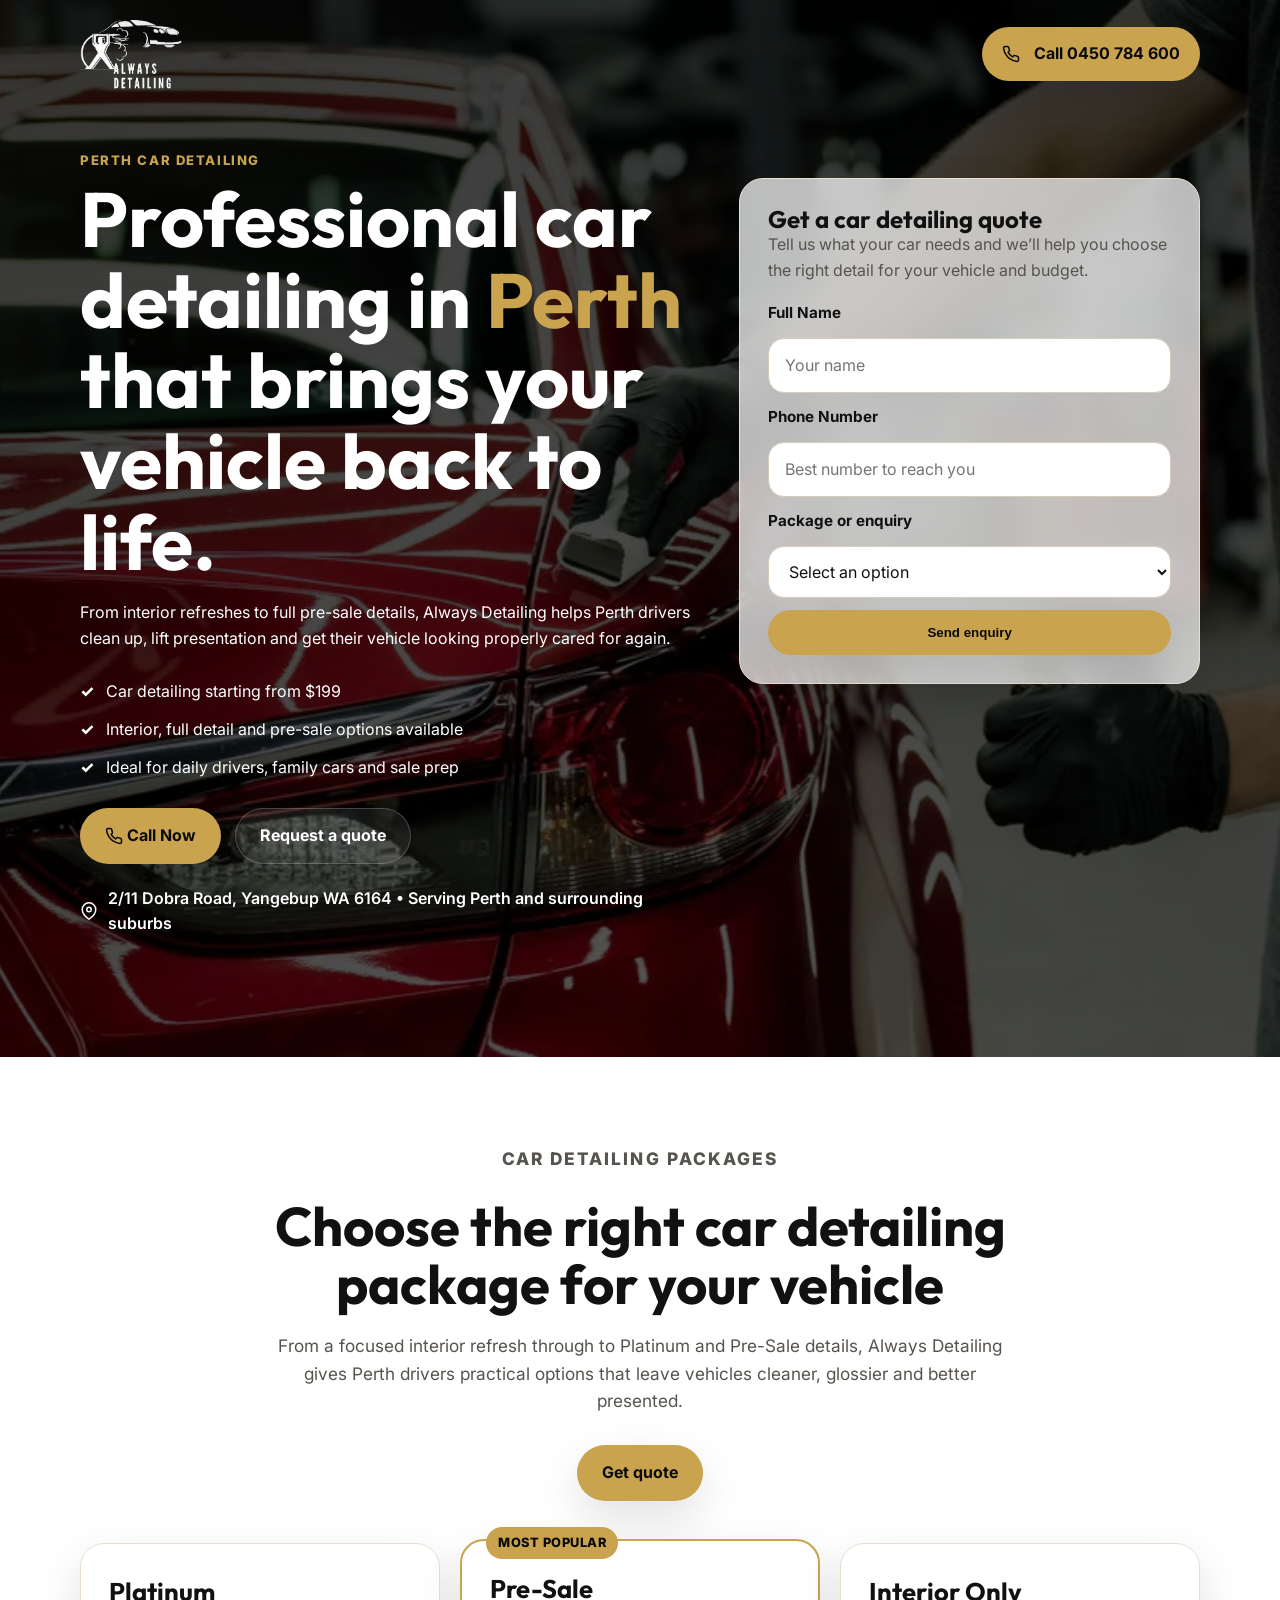
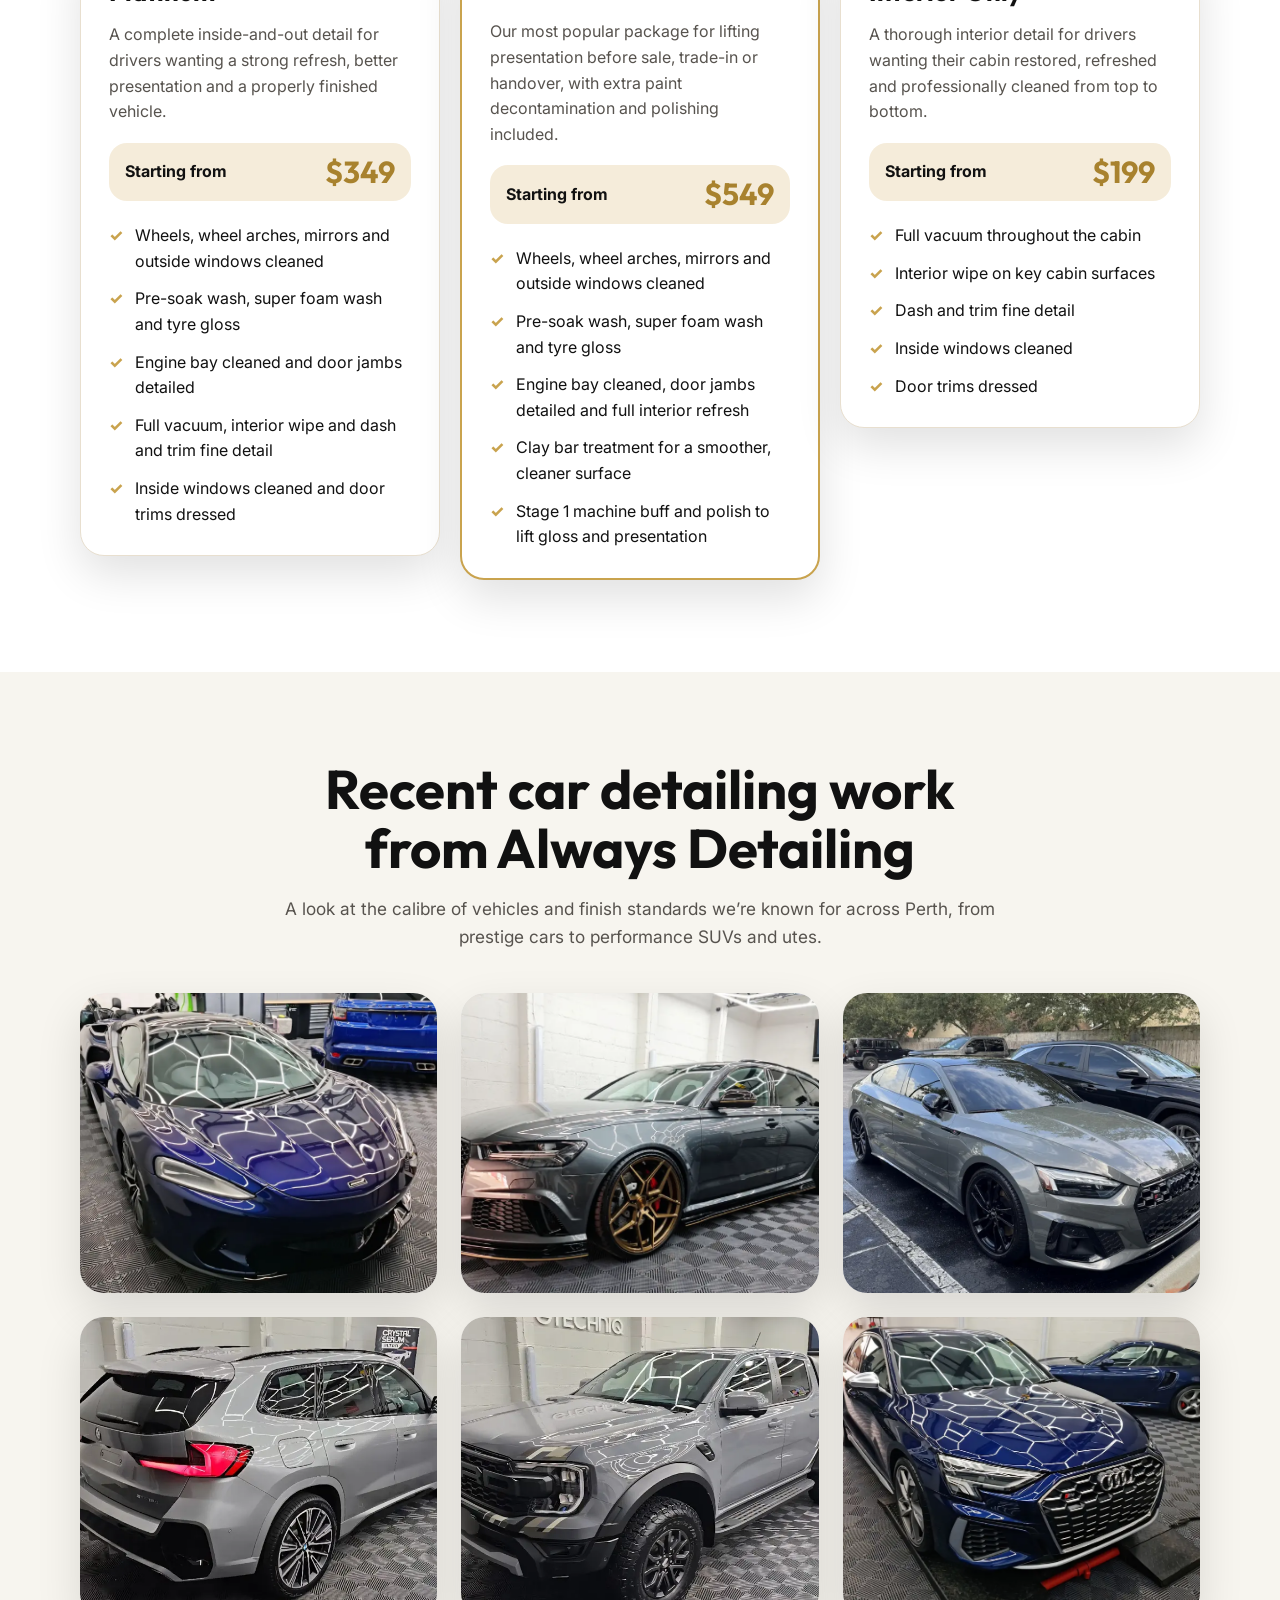
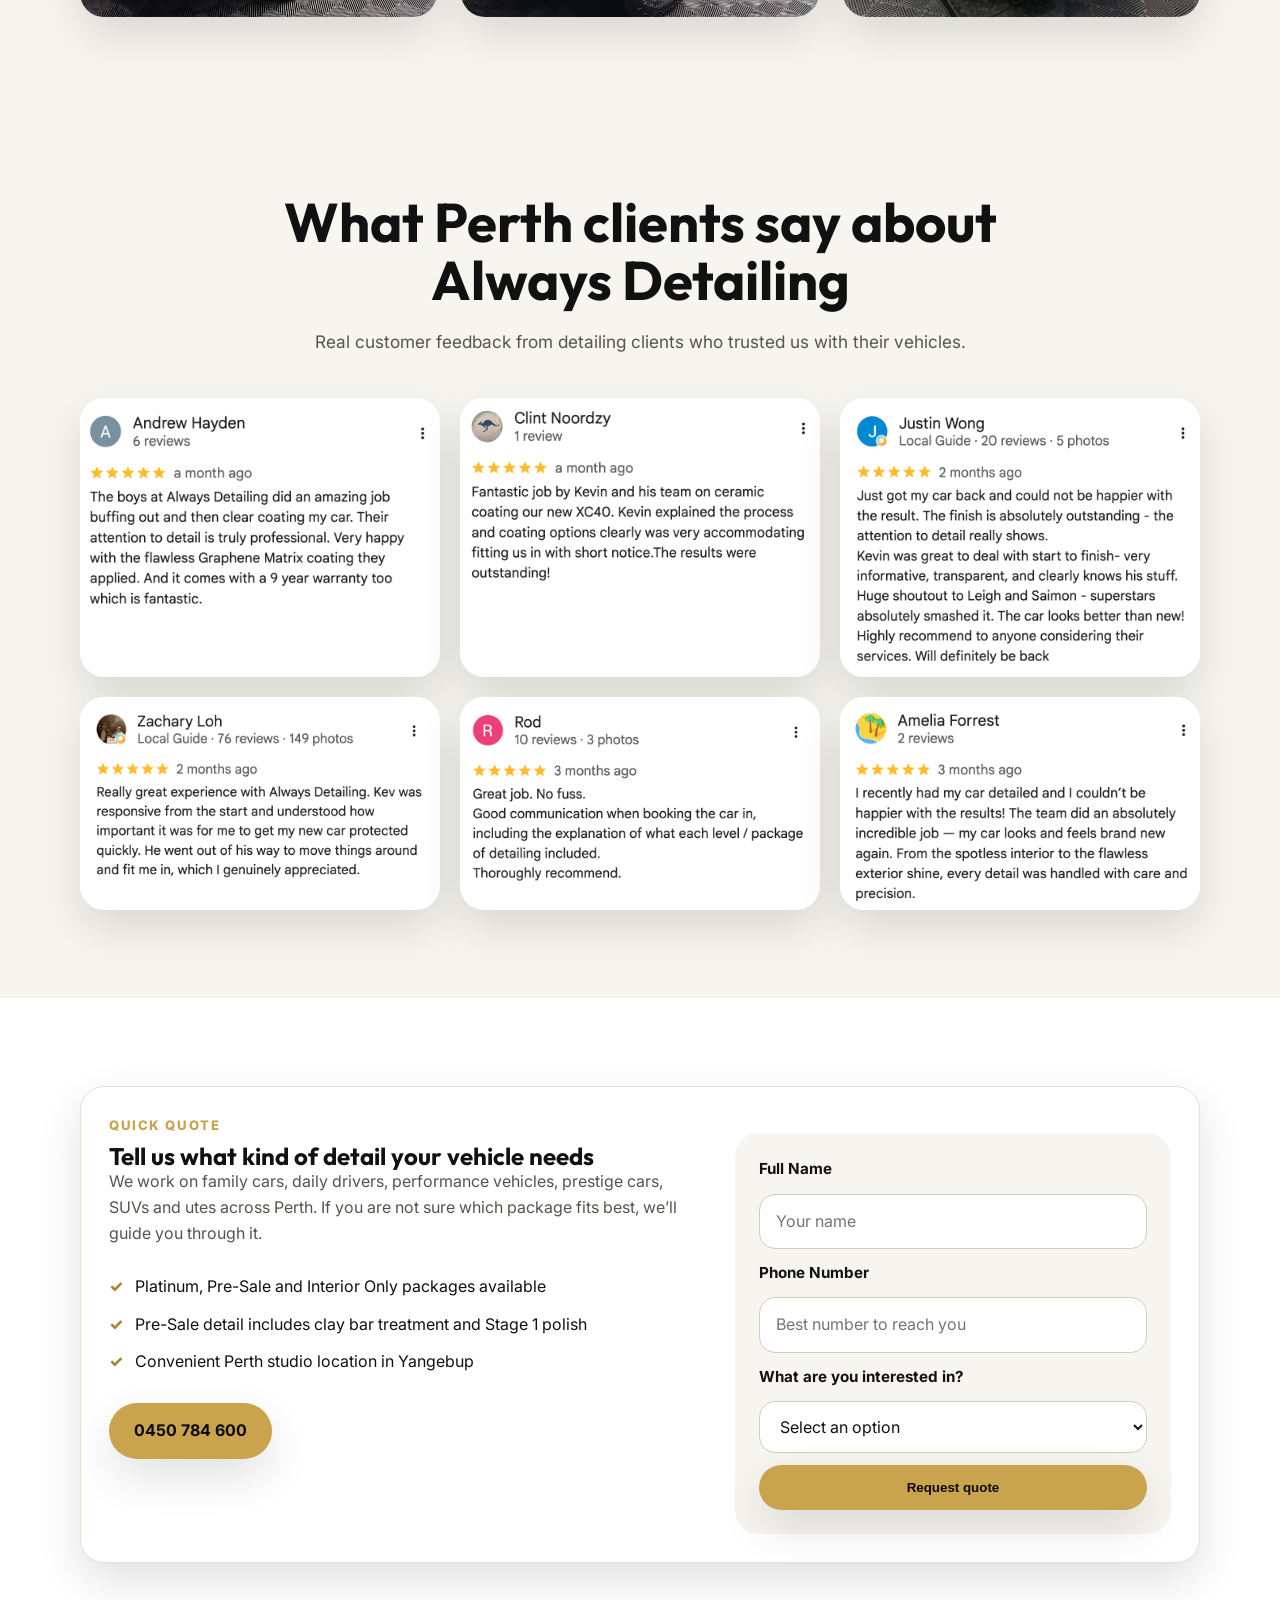
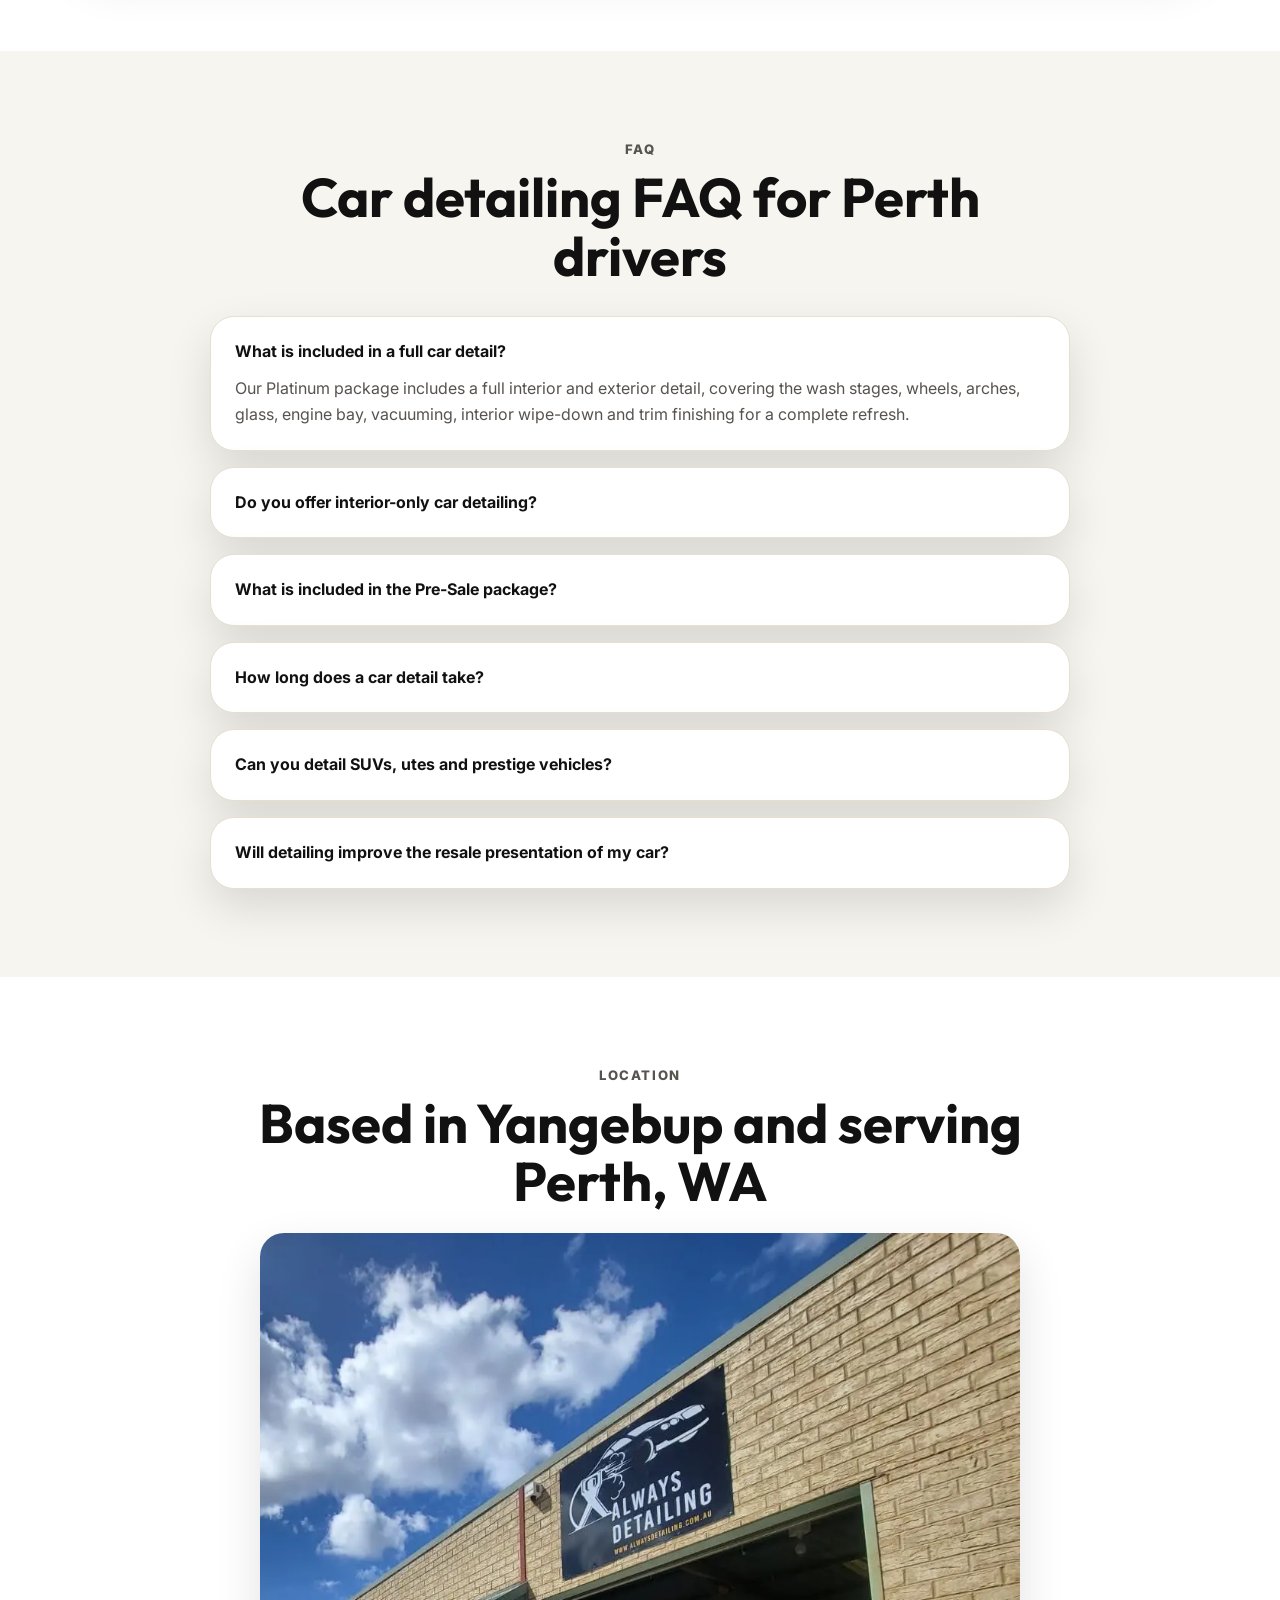
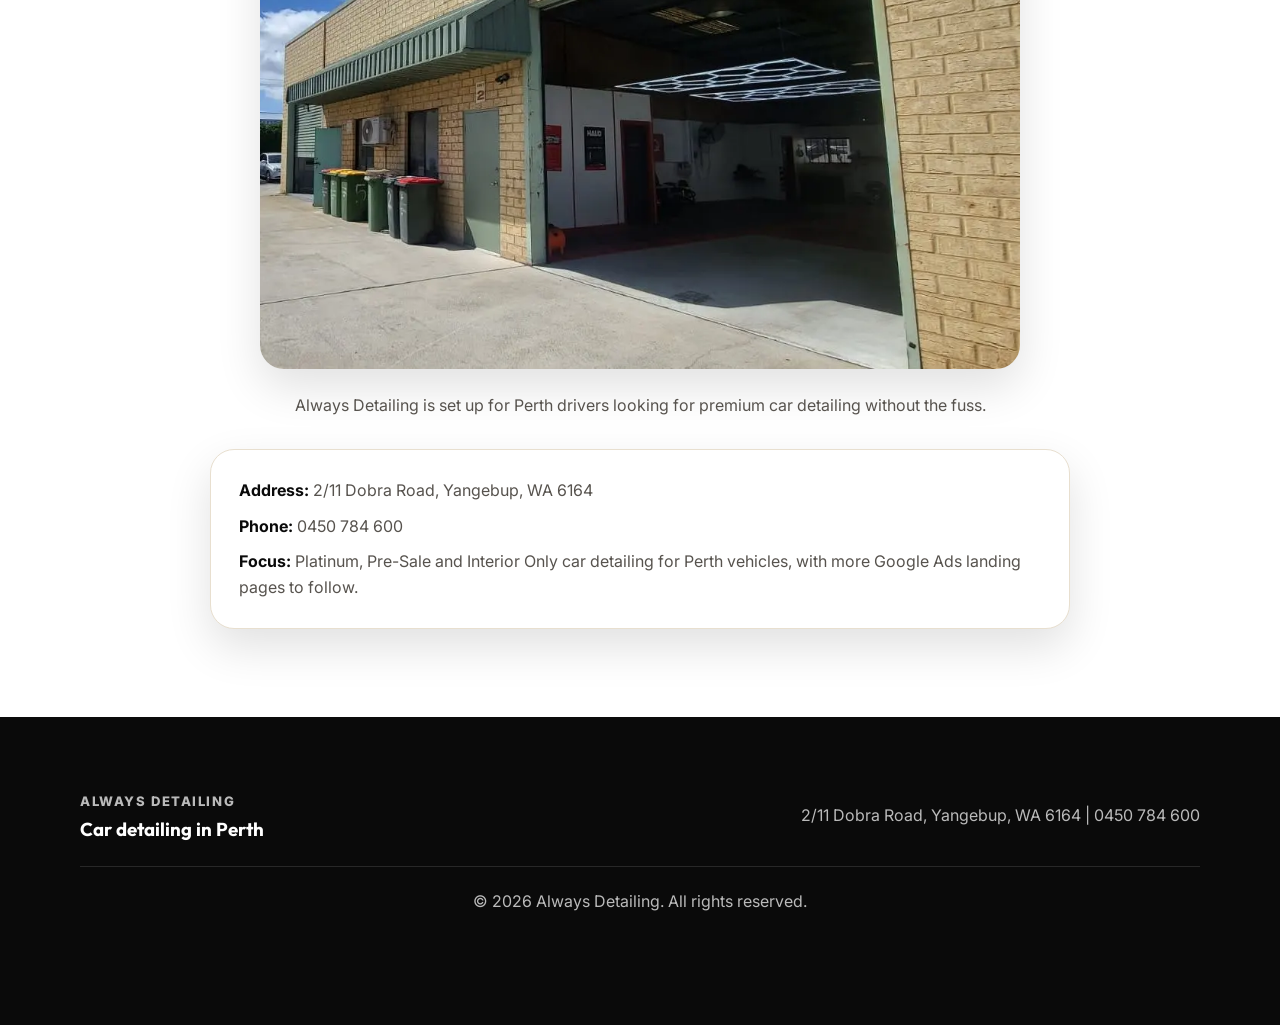
==== commit c97ccf25: "feat: refine mobile detailing CTAs" ====
--- a/car-detailing-perth.html
+++ b/car-detailing-perth.html
@@ -323,6 +323,8 @@
             const modal = document.getElementById("success-modal");
             const closeButtons = document.querySelectorAll(".close-modal, .close-modal-btn");
             const siteHeader = document.querySelector(".site-header");
+            const mobileCta = document.querySelector(".mobile-cta");
+            const heroForm = document.getElementById("hero-form-top");
 
             const syncHeaderState = () => {
                 if (!siteHeader) return;
@@ -333,8 +335,27 @@
                 }
             };
 
+            const syncMobileCta = () => {
+                if (!mobileCta) return;
+
+                if (window.innerWidth > 768 || !heroForm) {
+                    mobileCta.classList.remove("is-visible");
+                    return;
+                }
+
+                const formBottom = heroForm.getBoundingClientRect().bottom + window.scrollY;
+                if (window.scrollY > formBottom) {
+                    mobileCta.classList.add("is-visible");
+                } else {
+                    mobileCta.classList.remove("is-visible");
+                }
+            };
+
             syncHeaderState();
+            syncMobileCta();
             window.addEventListener("scroll", syncHeaderState, { passive: true });
+            window.addEventListener("scroll", syncMobileCta, { passive: true });
+            window.addEventListener("resize", syncMobileCta);
 
             document.querySelectorAll("a[href='#quote-form']").forEach((link) => {
                 link.addEventListener("click", (event) => {
--- a/style.css
+++ b/style.css
@@ -313,6 +313,12 @@
     scroll-margin-top: 100px;
 }
 
+@media (min-width: 901px) {
+    .hero .quote-card {
+        margin-top: 28px;
+    }
+}
+
 .quote-form {
     display: grid;
     gap: 12px;
@@ -756,6 +762,10 @@
         margin-right: 0;
     }
 
+    .hero .cta-row .btn-primary {
+        gap: 10px;
+    }
+
     .cta-row {
         justify-content: center;
     }
@@ -777,6 +787,9 @@
         border-top: 0;
         text-align: center;
         z-index: 30;
+        opacity: 0;
+        pointer-events: none;
+        transition: opacity var(--transition), transform var(--transition);
     }
 
     .mobile-cta .btn {
@@ -787,6 +800,12 @@
         box-shadow: 0 16px 35px rgba(0, 0, 0, 0.34);
     }
 
+    .mobile-cta.is-visible {
+        opacity: 1;
+        pointer-events: auto;
+        transform: translateX(-50%) translateY(0);
+    }
+
     .site-footer {
         padding-bottom: 140px;
     }
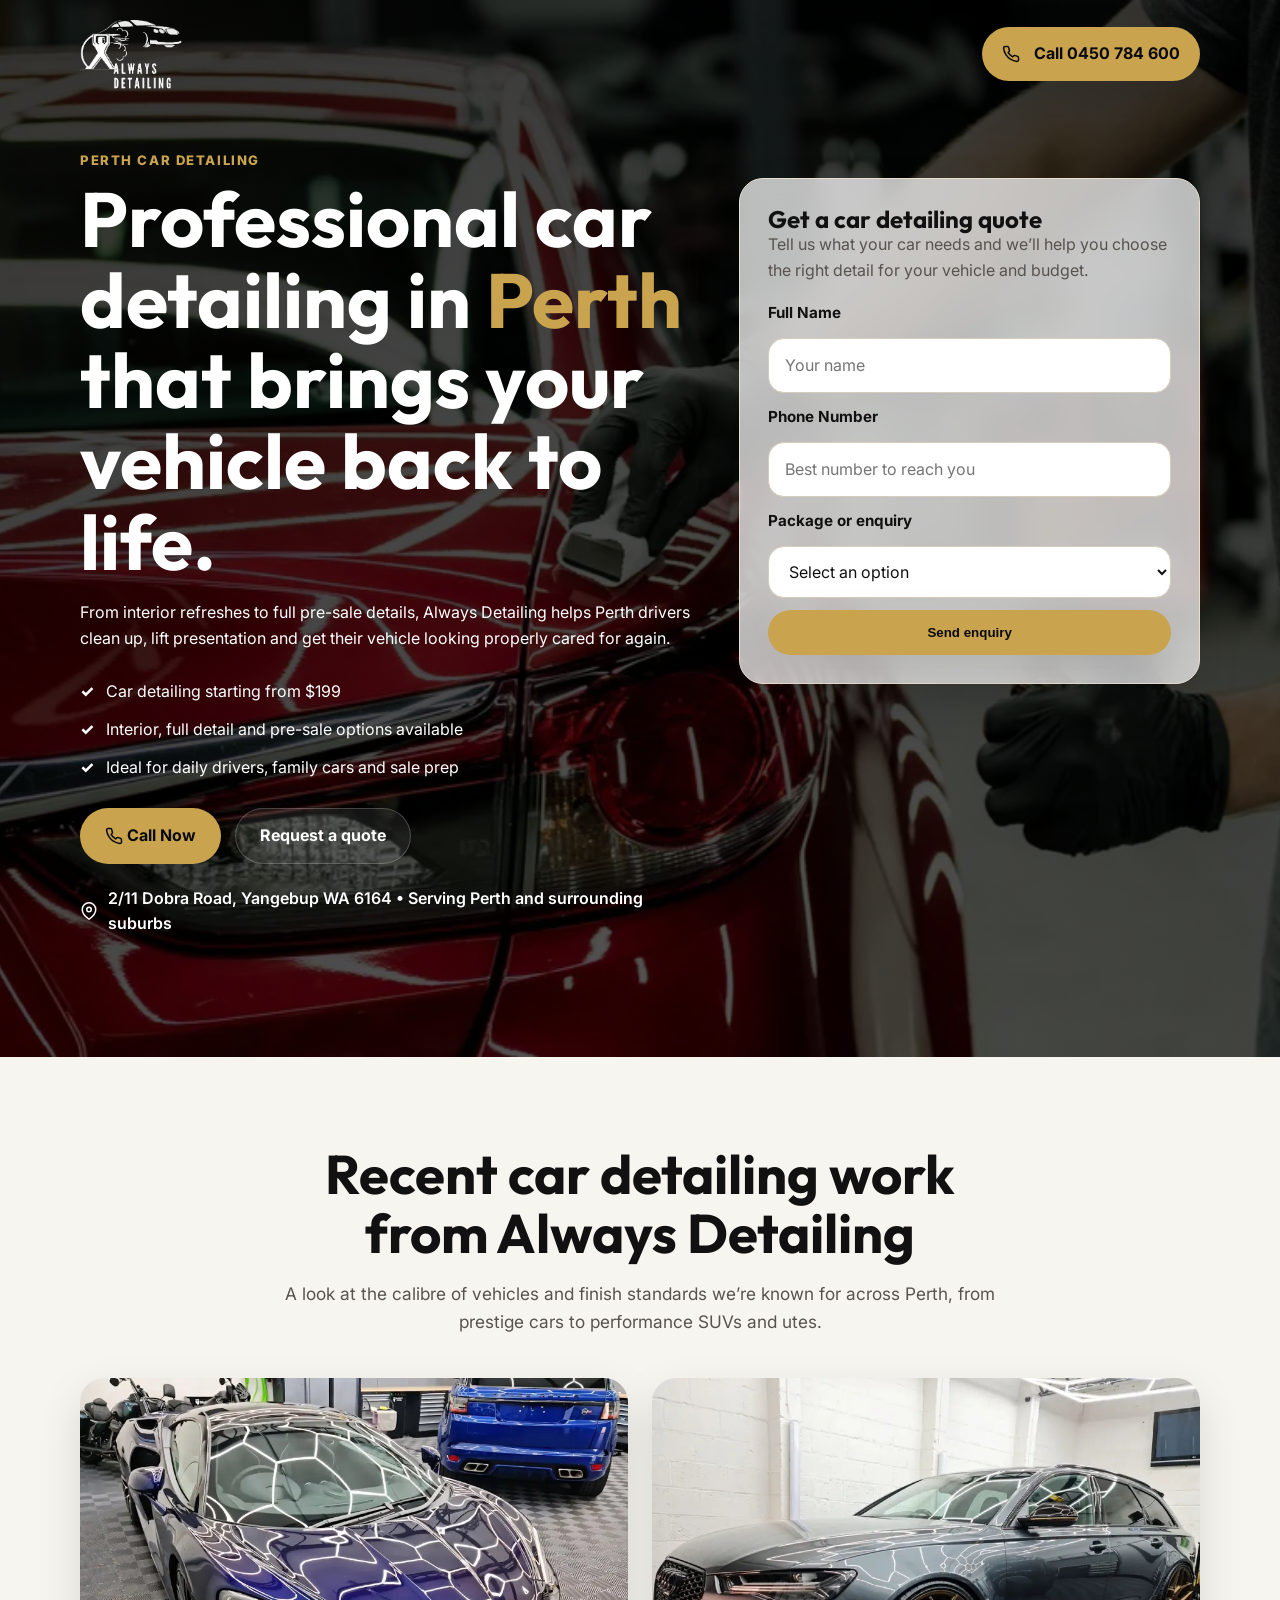
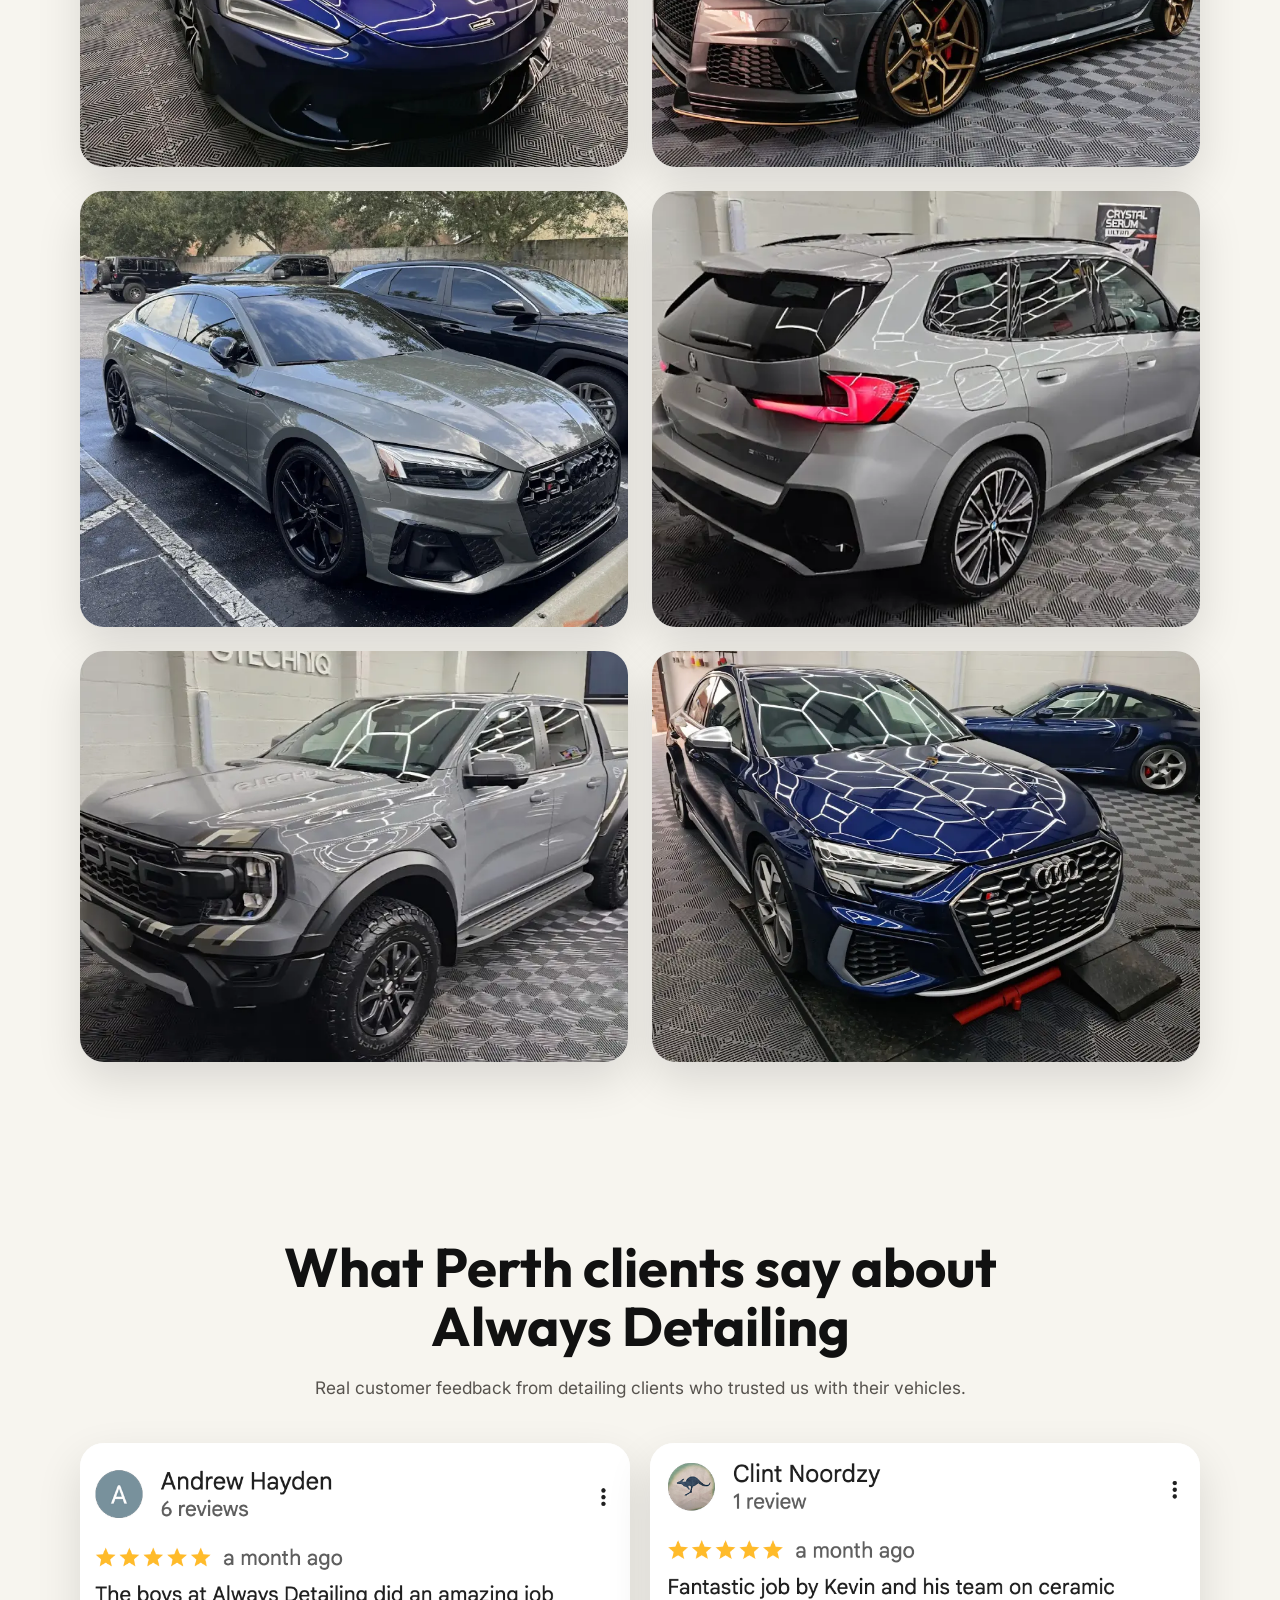
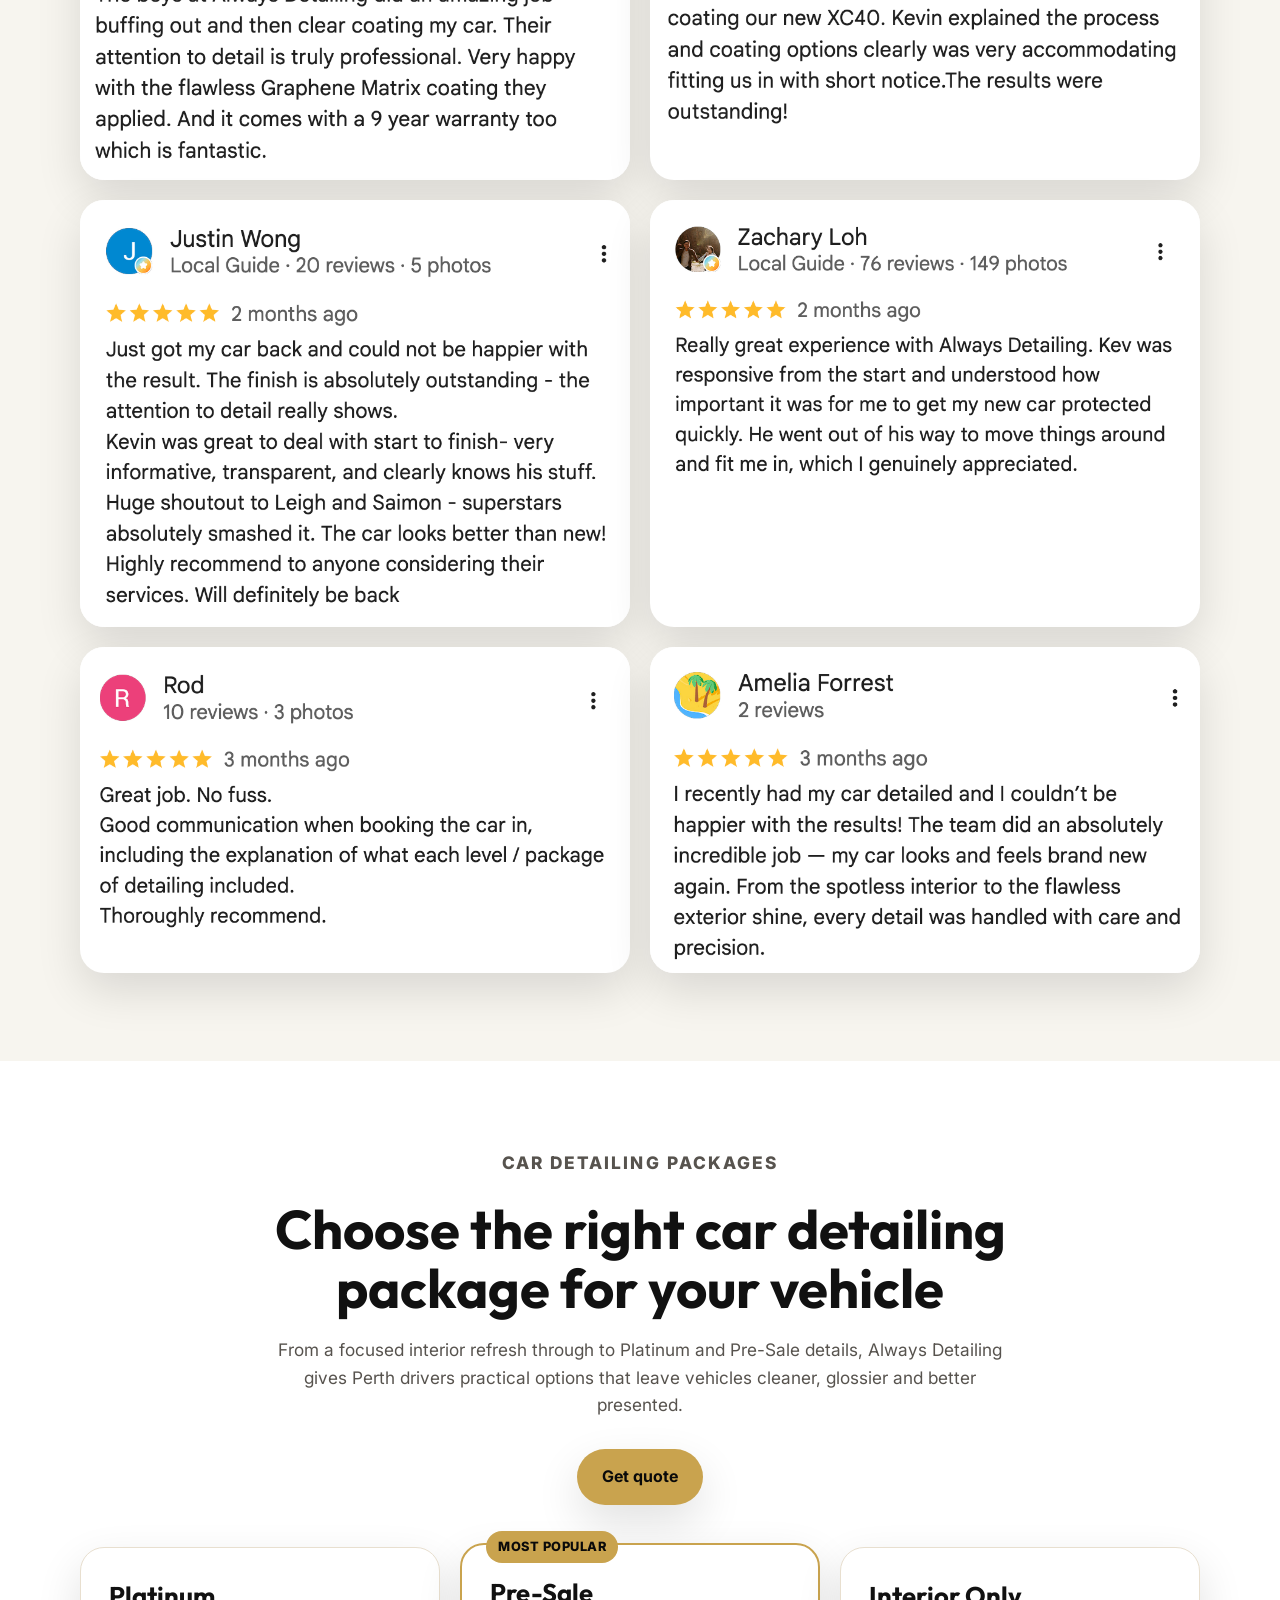
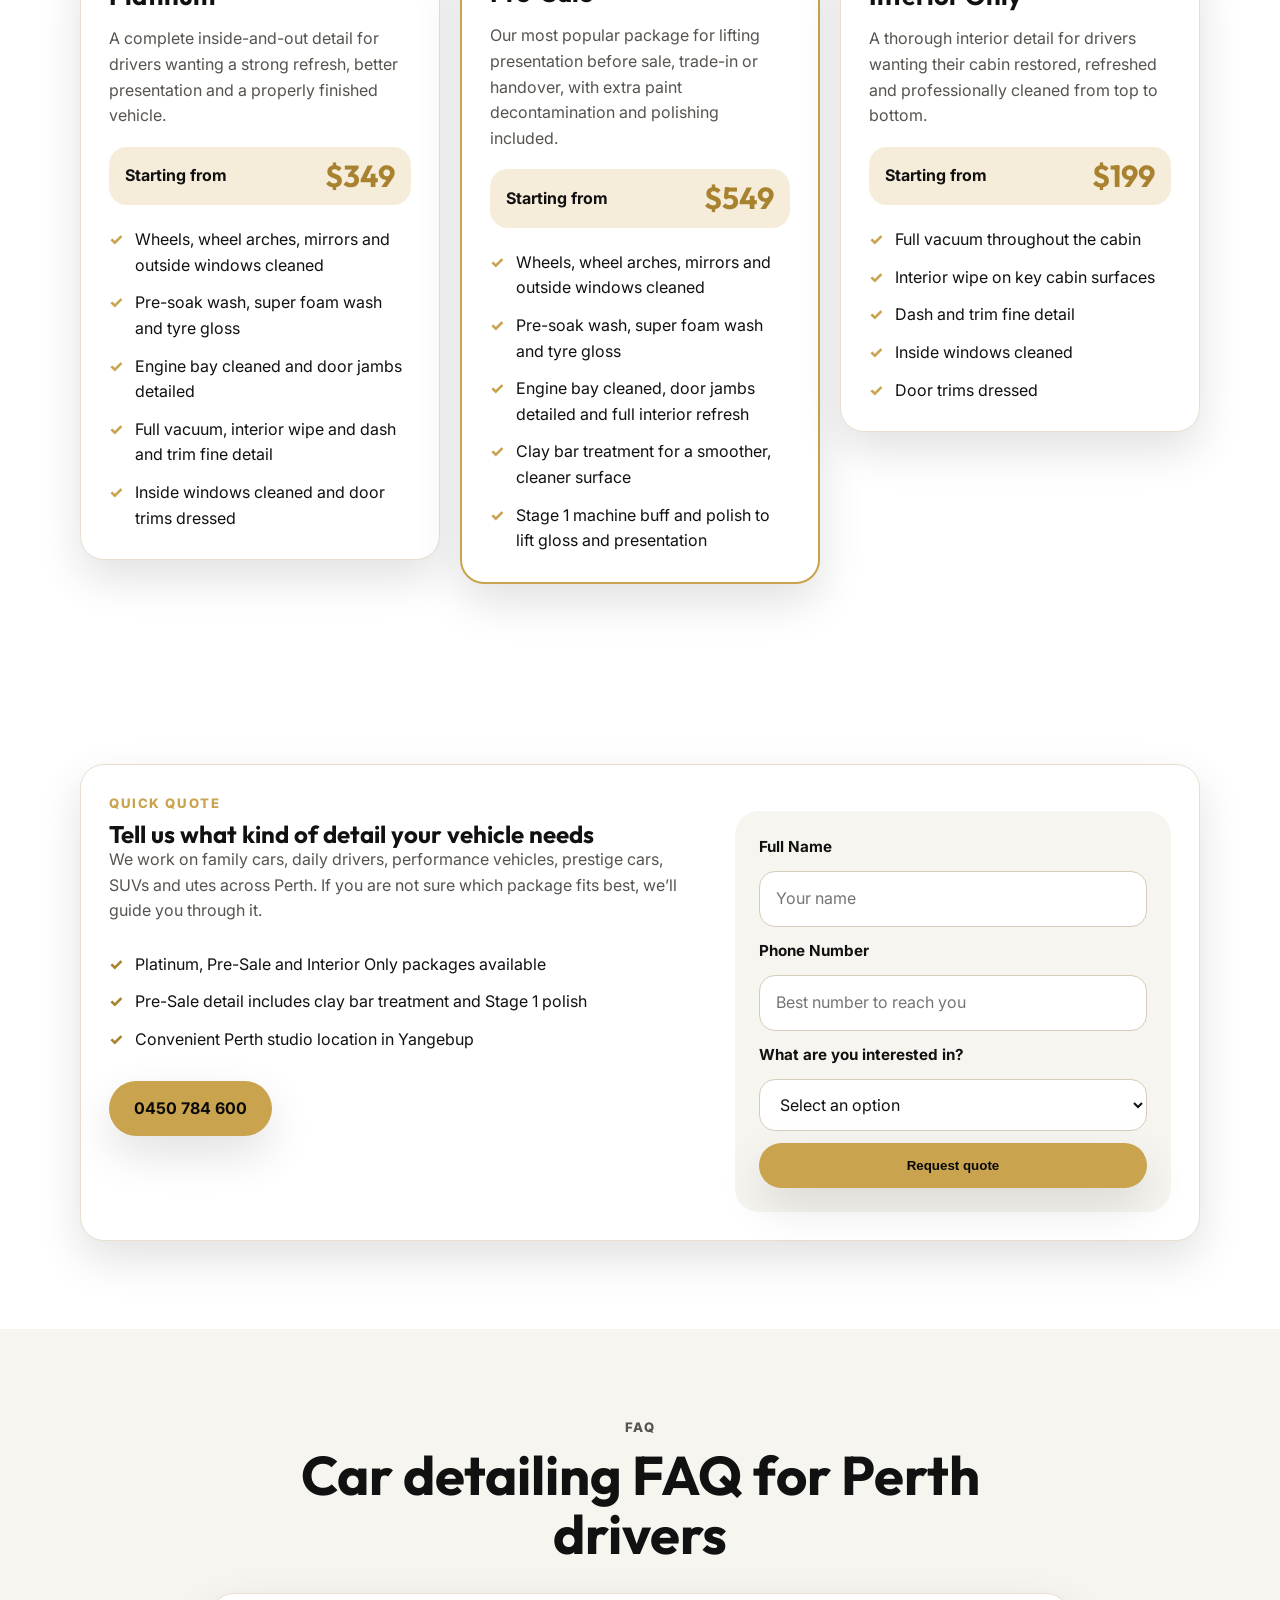
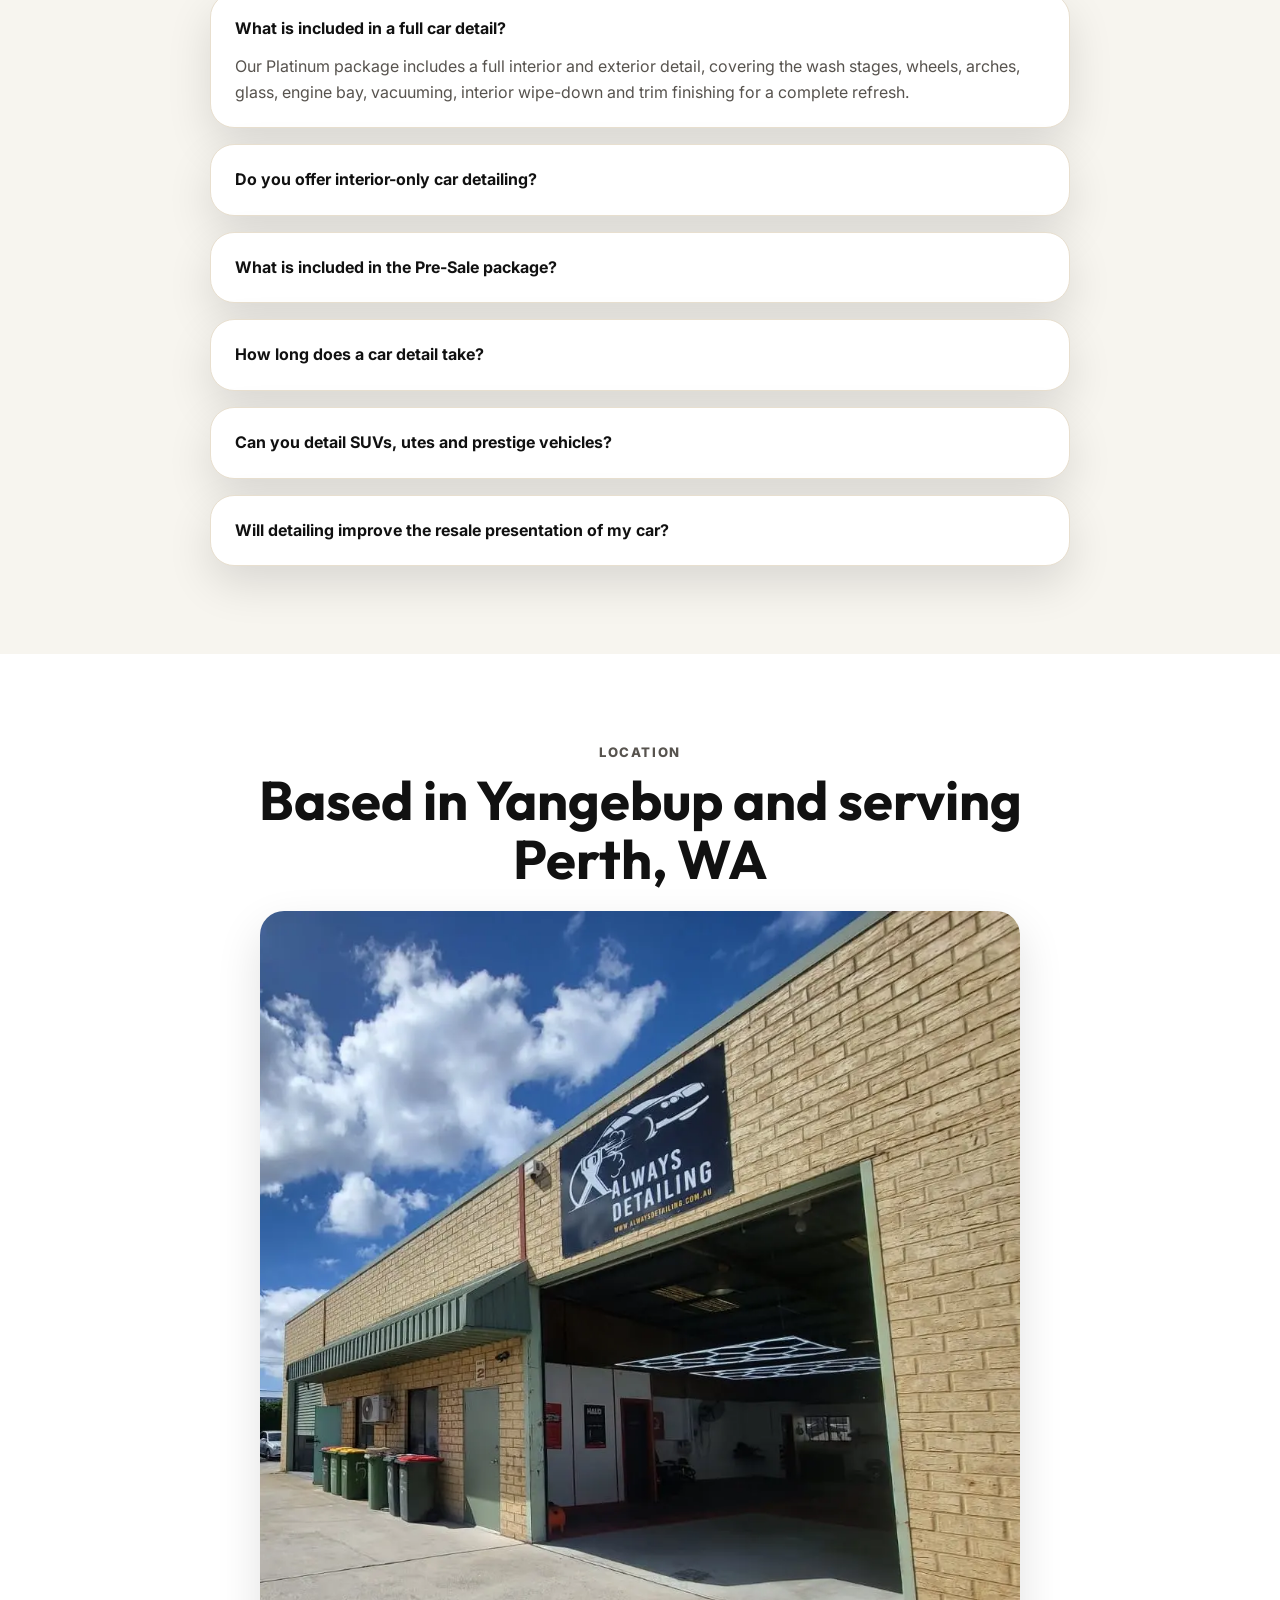
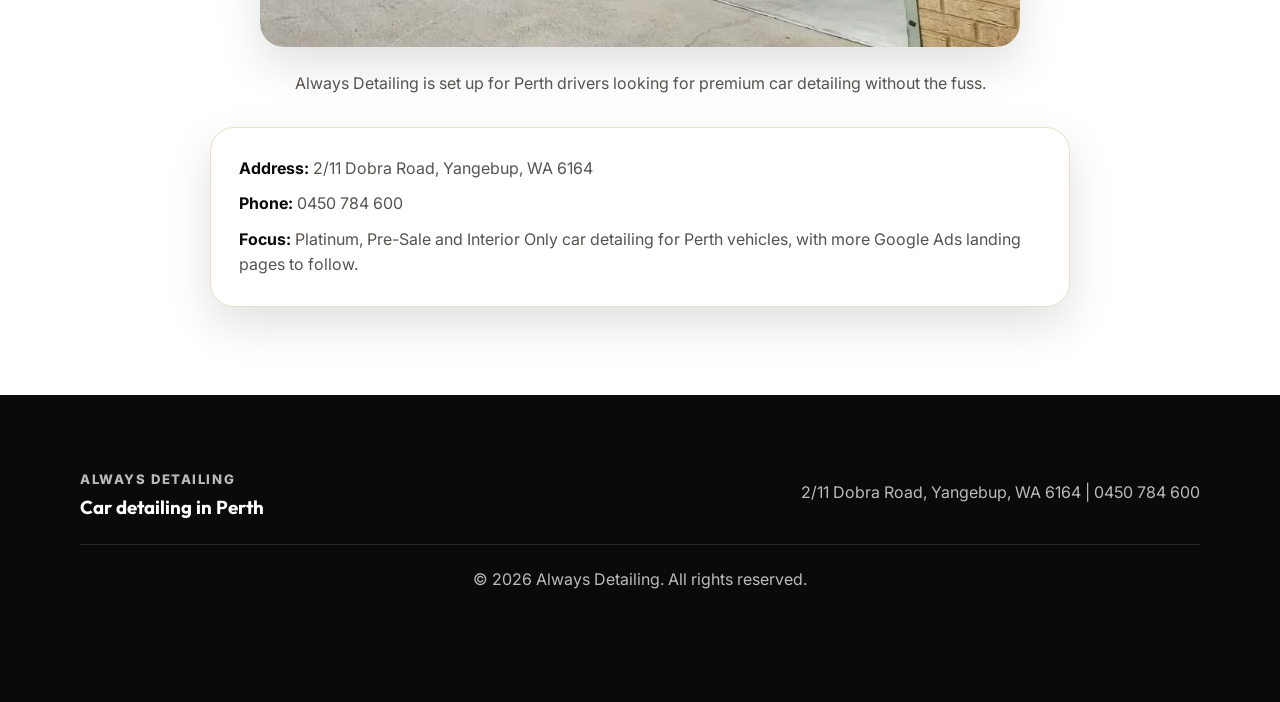
==== commit 813bb045: "feat: reorder landing page sections" ====
--- a/car-detailing-perth.html
+++ b/car-detailing-perth.html
@@ -1,8 +1,29 @@
 <!DOCTYPE html>
 <html lang="en-AU">
 <head>
+    <!-- Google tag (gtag.js) -->
+    <script async src="https://www.googletagmanager.com/gtag/js?id=G-Q33KK3385E"></script>
+    <script>
+      window.dataLayer = window.dataLayer || [];
+      function gtag(){dataLayer.push(arguments);}
+      gtag('js', new Date());
+
+      gtag('config', 'G-Q33KK3385E');
+    </script>
+    <script>
+      gtag('config', 'AW-11109079339/YBRvCL_DhMIcEKuynLEp', {
+        'phone_conversion_number': '0450 784 600'
+      });
+    </script>
     <meta charset="UTF-8">
     <meta name="viewport" content="width=device-width, initial-scale=1.0">
+    <!-- Google Tag Manager -->
+    <script>(function(w,d,s,l,i){w[l]=w[l]||[];w[l].push({'gtm.start':
+    new Date().getTime(),event:'gtm.js'});var f=d.getElementsByTagName(s)[0],
+    j=d.createElement(s),dl=l!='dataLayer'?'&l='+l:'';j.async=true;j.src=
+    'https://www.googletagmanager.com/gtm.js?id='+i+dl;f.parentNode.insertBefore(j,f);
+    })(window,document,'script','dataLayer','GTM-NF9VP4WV');</script>
+    <!-- End Google Tag Manager -->
     <title>Car Detailing Perth | Always Detailing</title>
     <meta name="description" content="Always Detailing provides premium car detailing in Perth, WA, with Platinum, Pre-Sale and Interior Only packages for daily drivers, family cars and prestige vehicles.">
     <link rel="stylesheet" href="style.css">
@@ -34,7 +55,7 @@
             <a href="#" class="brand brand-lockup" aria-label="Always Detailing home">
                 <img src="always-detailing-logo.webp" alt="Always Detailing logo" class="brand-logo">
             </a>
-            <a href="tel:+61450784600" class="phone-pill">
+            <a href="tel:+61450784600" class="phone-pill" onclick="gtag('event', 'conversion', {'send_to': 'AW-11109079339/YBRvCL_DhMIcEKuynLEp'});">
                 <svg viewBox="0 0 24 24" aria-hidden="true" class="phone-pill-icon">
                     <path d="M22 16.92v3a2 2 0 0 1-2.18 2 19.79 19.79 0 0 1-8.63-3.07 19.5 19.5 0 0 1-6-6 19.79 19.79 0 0 1-3.07-8.67A2 2 0 0 1 4.11 2h3a2 2 0 0 1 2 1.72 12.84 12.84 0 0 0 .7 2.81 2 2 0 0 1-.45 2.11L8.09 9.91a16 16 0 0 0 6 6l1.27-1.27a2 2 0 0 1 2.11-.45 12.84 12.84 0 0 0 2.81.7A2 2 0 0 1 22 16.92z"></path>
                 </svg>
@@ -56,7 +77,7 @@
                         <li>Ideal for daily drivers, family cars and sale prep</li>
                     </ul>
                     <div class="cta-row">
-                        <a href="tel:+61450784600" class="btn btn-primary">
+                        <a href="tel:+61450784600" class="btn btn-primary" onclick="gtag('event', 'conversion', {'send_to': 'AW-11109079339/YBRvCL_DhMIcEKuynLEp'});">
                             <svg viewBox="0 0 24 24" aria-hidden="true" class="phone-pill-icon">
                                 <path d="M22 16.92v3a2 2 0 0 1-2.18 2 19.79 19.79 0 0 1-8.63-3.07 19.5 19.79 0 0 1-6-6 19.79 19.79 0 0 1-3.07-8.67A2 2 0 0 1 4.11 2h3a2 2 0 0 1 2 1.72 12.84 12.84 0 0 0 .7 2.81 2 2 0 0 1-.45 2.11L8.09 9.91a16 16 0 0 0 6 6l1.27-1.27a2 2 0 0 1 2.11-.45 12.84 12.84 0 0 0 2.81.7A2 2 0 0 1 22 16.92z"></path>
                             </svg>
@@ -95,6 +116,40 @@
                         <button type="submit" class="btn btn-primary btn-full">Send enquiry</button>
                     </form>
                 </aside>
+            </div>
+        </section>
+
+        <section class="section light-section">
+            <div class="container">
+                <div class="section-heading center showcase-heading">
+                    <h2>Recent car detailing work from Always Detailing</h2>
+                    <p>A look at the calibre of vehicles and finish standards we’re known for across Perth, from prestige cars to performance SUVs and utes.</p>
+                </div>
+                <div class="gallery-grid">
+                    <div class="gallery-card"><img src="alwaysdetailing2.webp" alt="Blue McLaren detailed by Always Detailing" class="gallery-image"></div>
+                    <div class="gallery-card"><img src="alwaysdetailing1.webp" alt="Grey Audi wagon detailed by Always Detailing" class="gallery-image"></div>
+                    <div class="gallery-card"><img src="alwaysdetailing5.webp" alt="Grey Audi sedan after a professional detail" class="gallery-image"></div>
+                    <div class="gallery-card"><img src="alwaysdetailing3.webp" alt="Grey BMW SUV in the Always Detailing studio" class="gallery-image"></div>
+                    <div class="gallery-card"><img src="alwaysdetailing4.webp" alt="Grey Ford Raptor prepared at Always Detailing" class="gallery-image"></div>
+                    <div class="gallery-card"><img src="alwaysdetailing6.webp" alt="Blue Audi sedan with high-gloss paintwork after detailing" class="gallery-image"></div>
+                </div>
+            </div>
+        </section>
+
+        <section class="section light-section">
+            <div class="container">
+                <div class="section-heading center showcase-heading">
+                    <h2>What Perth clients say about Always Detailing</h2>
+                    <p>Real customer feedback from detailing clients who trusted us with their vehicles.</p>
+                </div>
+                <div class="review-placeholder-grid">
+                    <div class="review-card"><img src="review-1.png" alt="Google review from Andrew Hayden" class="review-image"></div>
+                    <div class="review-card"><img src="review-2.png" alt="Google review from Clint Noordzy" class="review-image"></div>
+                    <div class="review-card"><img src="review-3.png" alt="Google review from Justin Wong" class="review-image"></div>
+                    <div class="review-card"><img src="review-4.png" alt="Google review from Zachary Loh" class="review-image"></div>
+                    <div class="review-card"><img src="review-5.png" alt="Google review from Rod" class="review-image"></div>
+                    <div class="review-card"><img src="review-6.png" alt="Google review from Amelia Forrest" class="review-image"></div>
+                </div>
             </div>
         </section>
 
@@ -159,40 +214,6 @@
             </div>
         </section>
 
-        <section class="section light-section">
-            <div class="container">
-                <div class="section-heading center showcase-heading">
-                    <h2>Recent car detailing work from Always Detailing</h2>
-                    <p>A look at the calibre of vehicles and finish standards we’re known for across Perth, from prestige cars to performance SUVs and utes.</p>
-                </div>
-                <div class="gallery-grid">
-                    <div class="gallery-card"><img src="alwaysdetailing2.webp" alt="Blue McLaren detailed by Always Detailing" class="gallery-image"></div>
-                    <div class="gallery-card"><img src="alwaysdetailing1.webp" alt="Grey Audi wagon detailed by Always Detailing" class="gallery-image"></div>
-                    <div class="gallery-card"><img src="alwaysdetailing5.webp" alt="Grey Audi sedan after a professional detail" class="gallery-image"></div>
-                    <div class="gallery-card"><img src="alwaysdetailing3.webp" alt="Grey BMW SUV in the Always Detailing studio" class="gallery-image"></div>
-                    <div class="gallery-card"><img src="alwaysdetailing4.webp" alt="Grey Ford Raptor prepared at Always Detailing" class="gallery-image"></div>
-                    <div class="gallery-card"><img src="alwaysdetailing6.webp" alt="Blue Audi sedan with high-gloss paintwork after detailing" class="gallery-image"></div>
-                </div>
-            </div>
-        </section>
-
-        <section class="section light-section">
-            <div class="container">
-                <div class="section-heading center showcase-heading">
-                    <h2>What Perth clients say about Always Detailing</h2>
-                    <p>Real customer feedback from detailing clients who trusted us with their vehicles.</p>
-                </div>
-                <div class="review-placeholder-grid">
-                    <div class="review-card"><img src="review-1.png" alt="Google review from Andrew Hayden" class="review-image"></div>
-                    <div class="review-card"><img src="review-2.png" alt="Google review from Clint Noordzy" class="review-image"></div>
-                    <div class="review-card"><img src="review-3.png" alt="Google review from Justin Wong" class="review-image"></div>
-                    <div class="review-card"><img src="review-4.png" alt="Google review from Zachary Loh" class="review-image"></div>
-                    <div class="review-card"><img src="review-5.png" alt="Google review from Rod" class="review-image"></div>
-                    <div class="review-card"><img src="review-6.png" alt="Google review from Amelia Forrest" class="review-image"></div>
-                </div>
-            </div>
-        </section>
-
         <section id="quote-form" class="section">
             <div class="container form-shell">
                 <div>
@@ -204,7 +225,7 @@
                         <li>Pre-Sale detail includes clay bar treatment and Stage 1 polish</li>
                         <li>Convenient Perth studio location in Yangebup</li>
                     </ul>
-                    <a href="tel:+61450784600" class="btn btn-primary">0450 784 600</a>
+                    <a href="tel:+61450784600" class="btn btn-primary" onclick="gtag('event', 'conversion', {'send_to': 'AW-11109079339/YBRvCL_DhMIcEKuynLEp'});">0450 784 600</a>
                 </div>
                 <form id="lead-form" data-netlify="true" name="car-detailing-quote" class="quote-form large">
                     <input type="hidden" name="form-name" value="car-detailing-quote">
@@ -275,7 +296,7 @@
                 </div>
                 <div class="map-frame location-card">
                     <p><strong>Address:</strong> 2/11 Dobra Road, Yangebup, WA 6164</p>
-                    <p><strong>Phone:</strong> <a href="tel:+61450784600">0450 784 600</a></p>
+                    <p><strong>Phone:</strong> <a href="tel:+61450784600" onclick="gtag('event', 'conversion', {'send_to': 'AW-11109079339/YBRvCL_DhMIcEKuynLEp'});">0450 784 600</a></p>
                     <p><strong>Focus:</strong> Platinum, Pre-Sale and Interior Only car detailing for Perth vehicles, with more Google Ads landing pages to follow.</p>
                 </div>
             </div>
@@ -310,7 +331,7 @@
     </div>
 
     <div class="mobile-cta">
-        <a href="tel:+61450784600" class="btn btn-primary btn-full mobile-call-btn">
+        <a href="tel:+61450784600" class="btn btn-primary btn-full mobile-call-btn" onclick="gtag('event', 'conversion', {'send_to': 'AW-11109079339/YBRvCL_DhMIcEKuynLEp'});">
             <svg viewBox="0 0 24 24" aria-hidden="true" class="phone-pill-icon">
                 <path d="M22 16.92v3a2 2 0 0 1-2.18 2 19.79 19.79 0 0 1-8.63-3.07 19.5 19.79 0 0 1-6-6 19.79 19.79 0 0 1-3.07-8.67A2 2 0 0 1 4.11 2h3a2 2 0 0 1 2 1.72 12.84 12.84 0 0 0 .7 2.81 2 2 0 0 1-.45 2.11L8.09 9.91a16 16 0 0 0 6 6l1.27-1.27a2 2 0 0 1 2.11-.45 12.84 12.84 0 0 0 2.81.7A2 2 0 0 1 22 16.92z"></path>
             </svg>
@@ -375,6 +396,12 @@
                         headers: { "Content-Type": "application/x-www-form-urlencoded" }
                     })
                     .then(() => {
+                        window.dataLayer = window.dataLayer || [];
+                        window.dataLayer.push({
+                            event: "form_submit",
+                            form_name: form.getAttribute("name") || "",
+                            form_location: form.id || ""
+                        });
                         modal.style.display = "flex";
                         document.body.style.overflow = "hidden";
                         form.reset();
--- a/style.css
+++ b/style.css
@@ -465,8 +465,12 @@
 
 .gallery-grid {
     display: grid;
-    grid-template-columns: repeat(3, minmax(0, 1fr));
+    grid-template-columns: repeat(2, minmax(0, 1fr));
     gap: 24px;
+}
+
+.review-placeholder-grid {
+    grid-template-columns: repeat(2, minmax(0, 1fr));
 }
 
 .gallery-card,
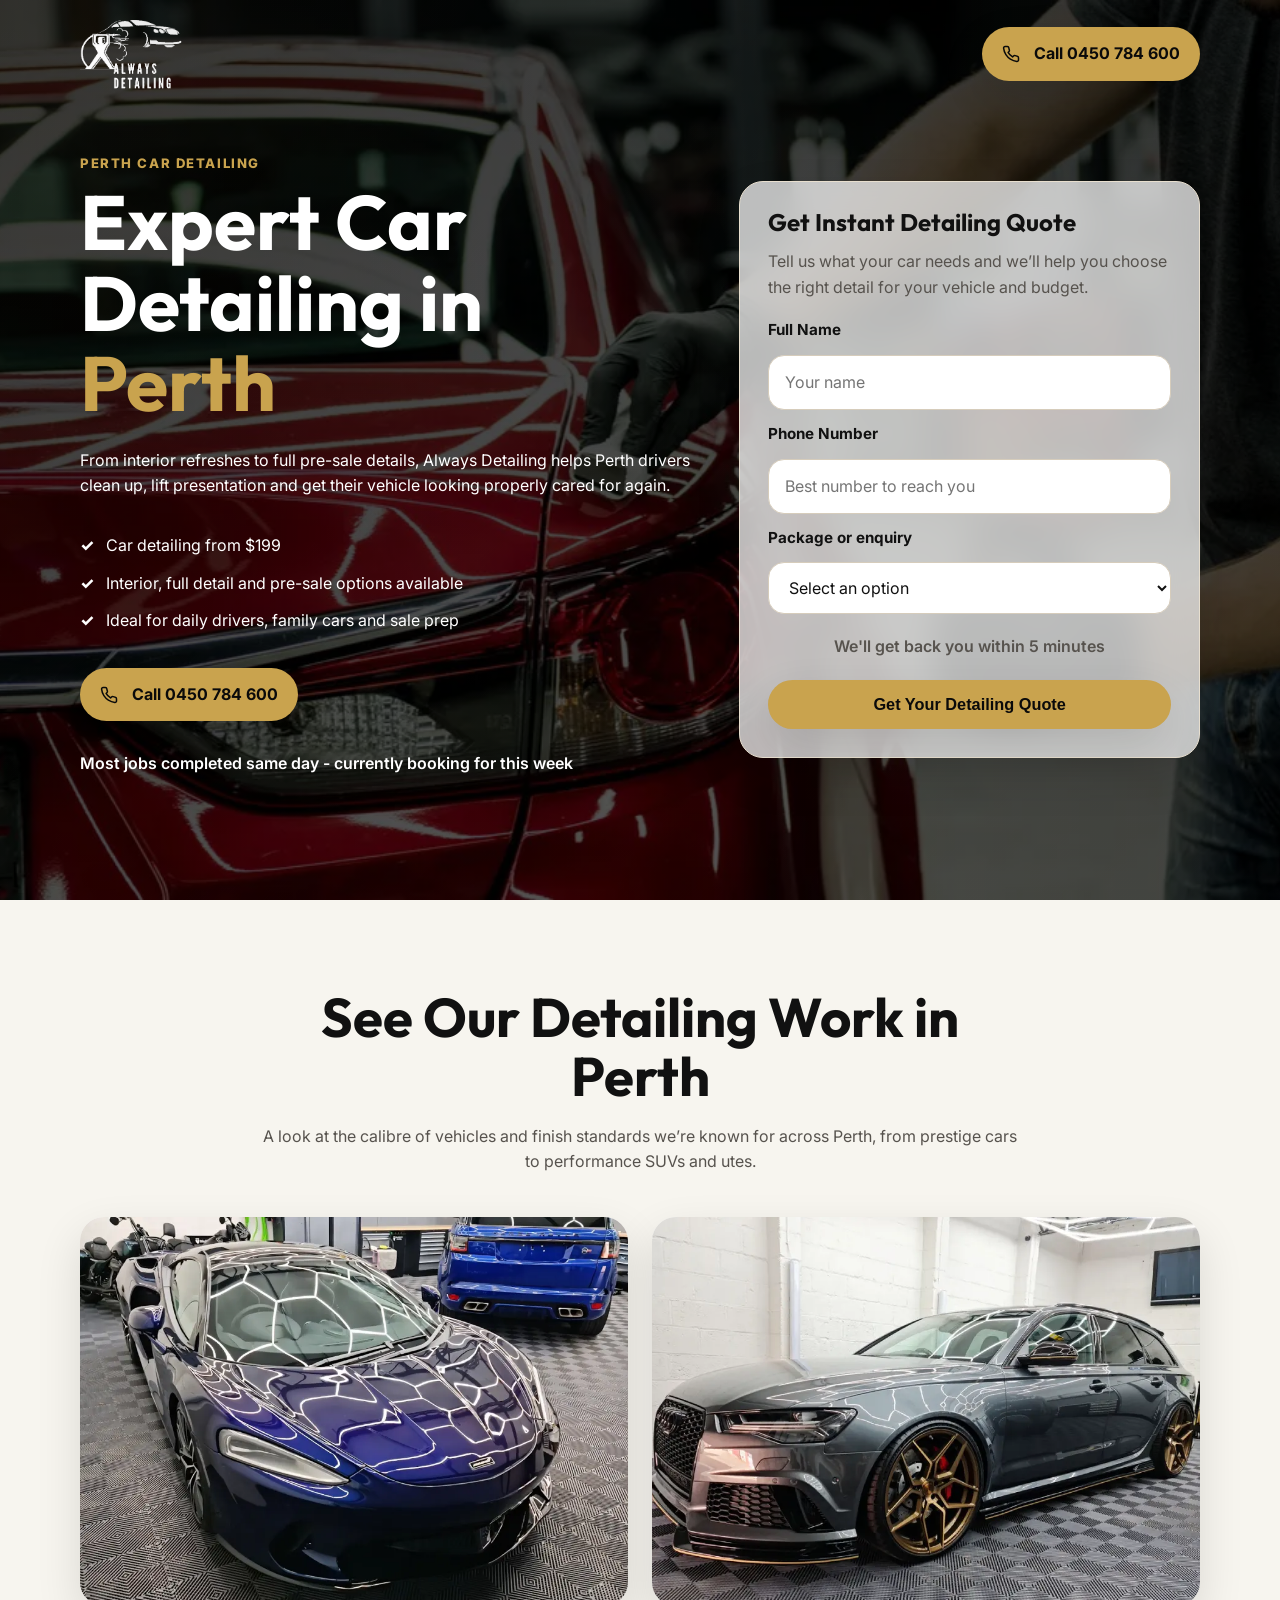
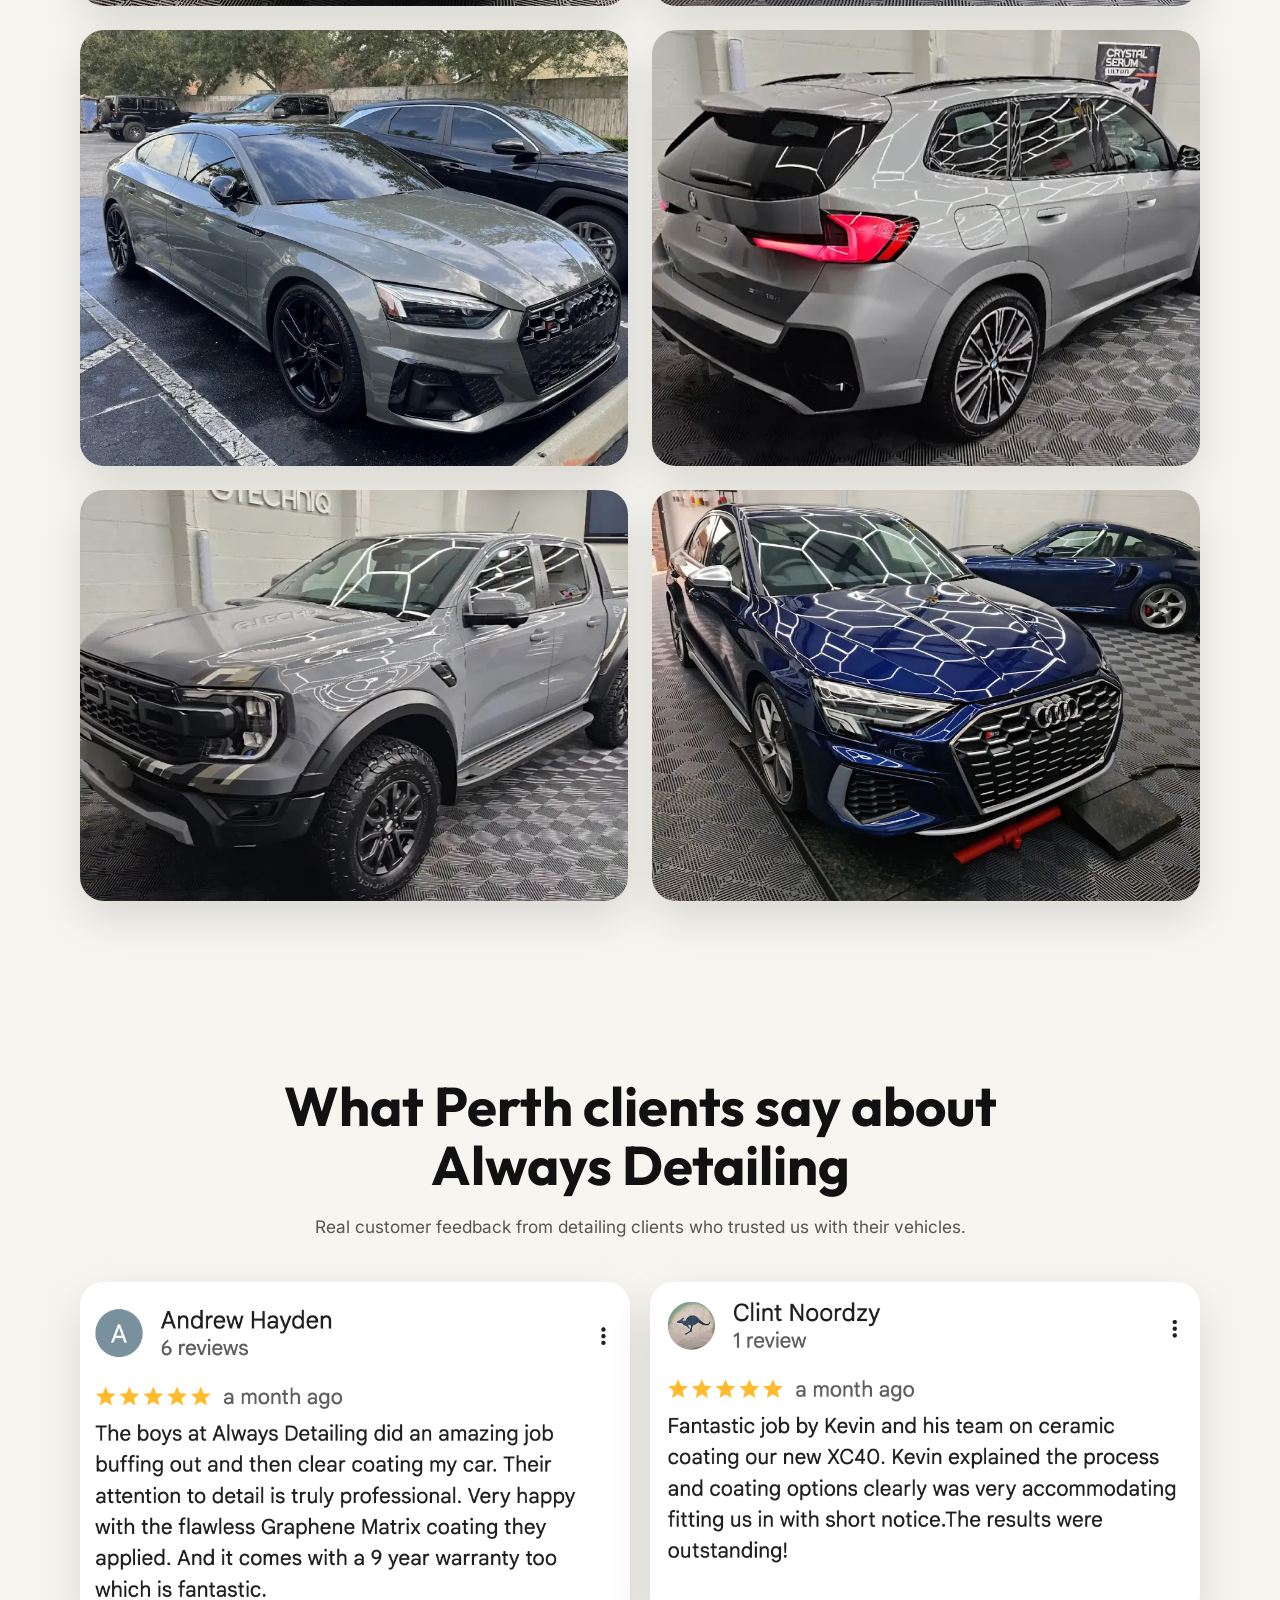
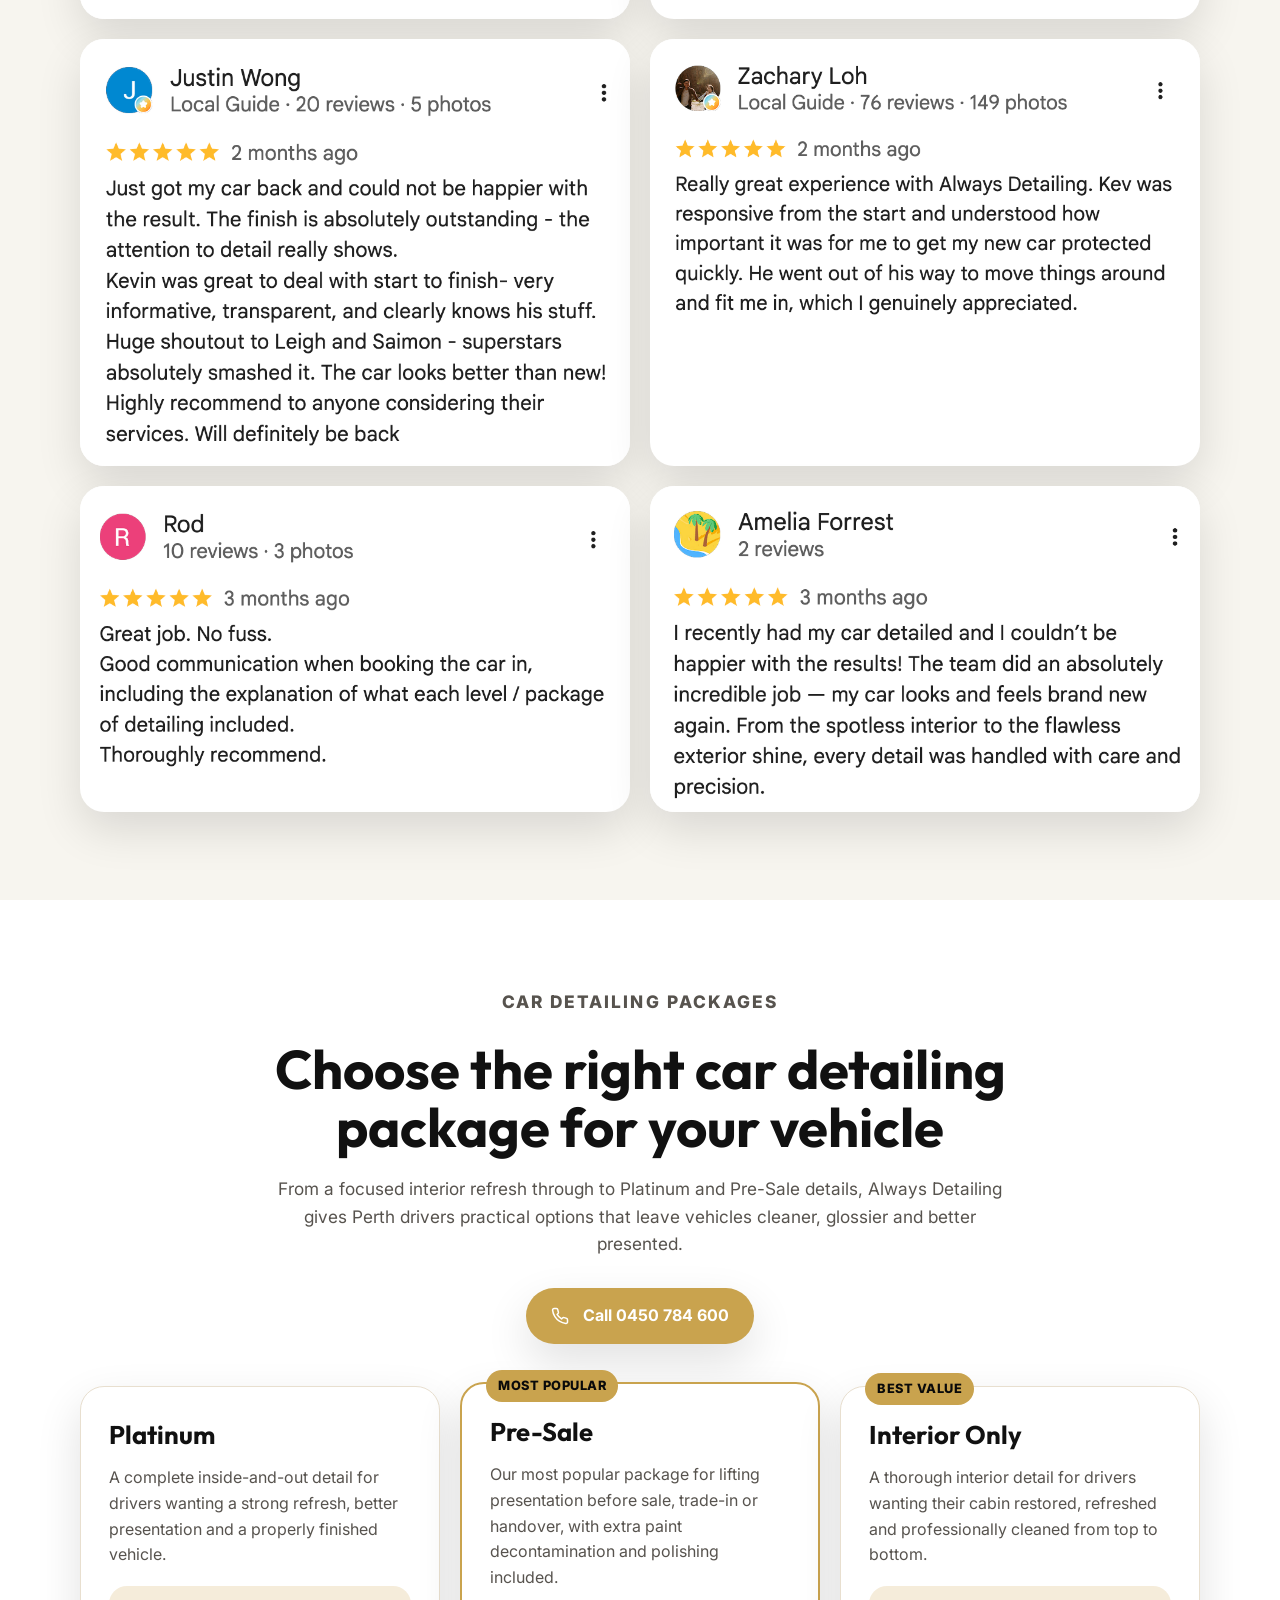
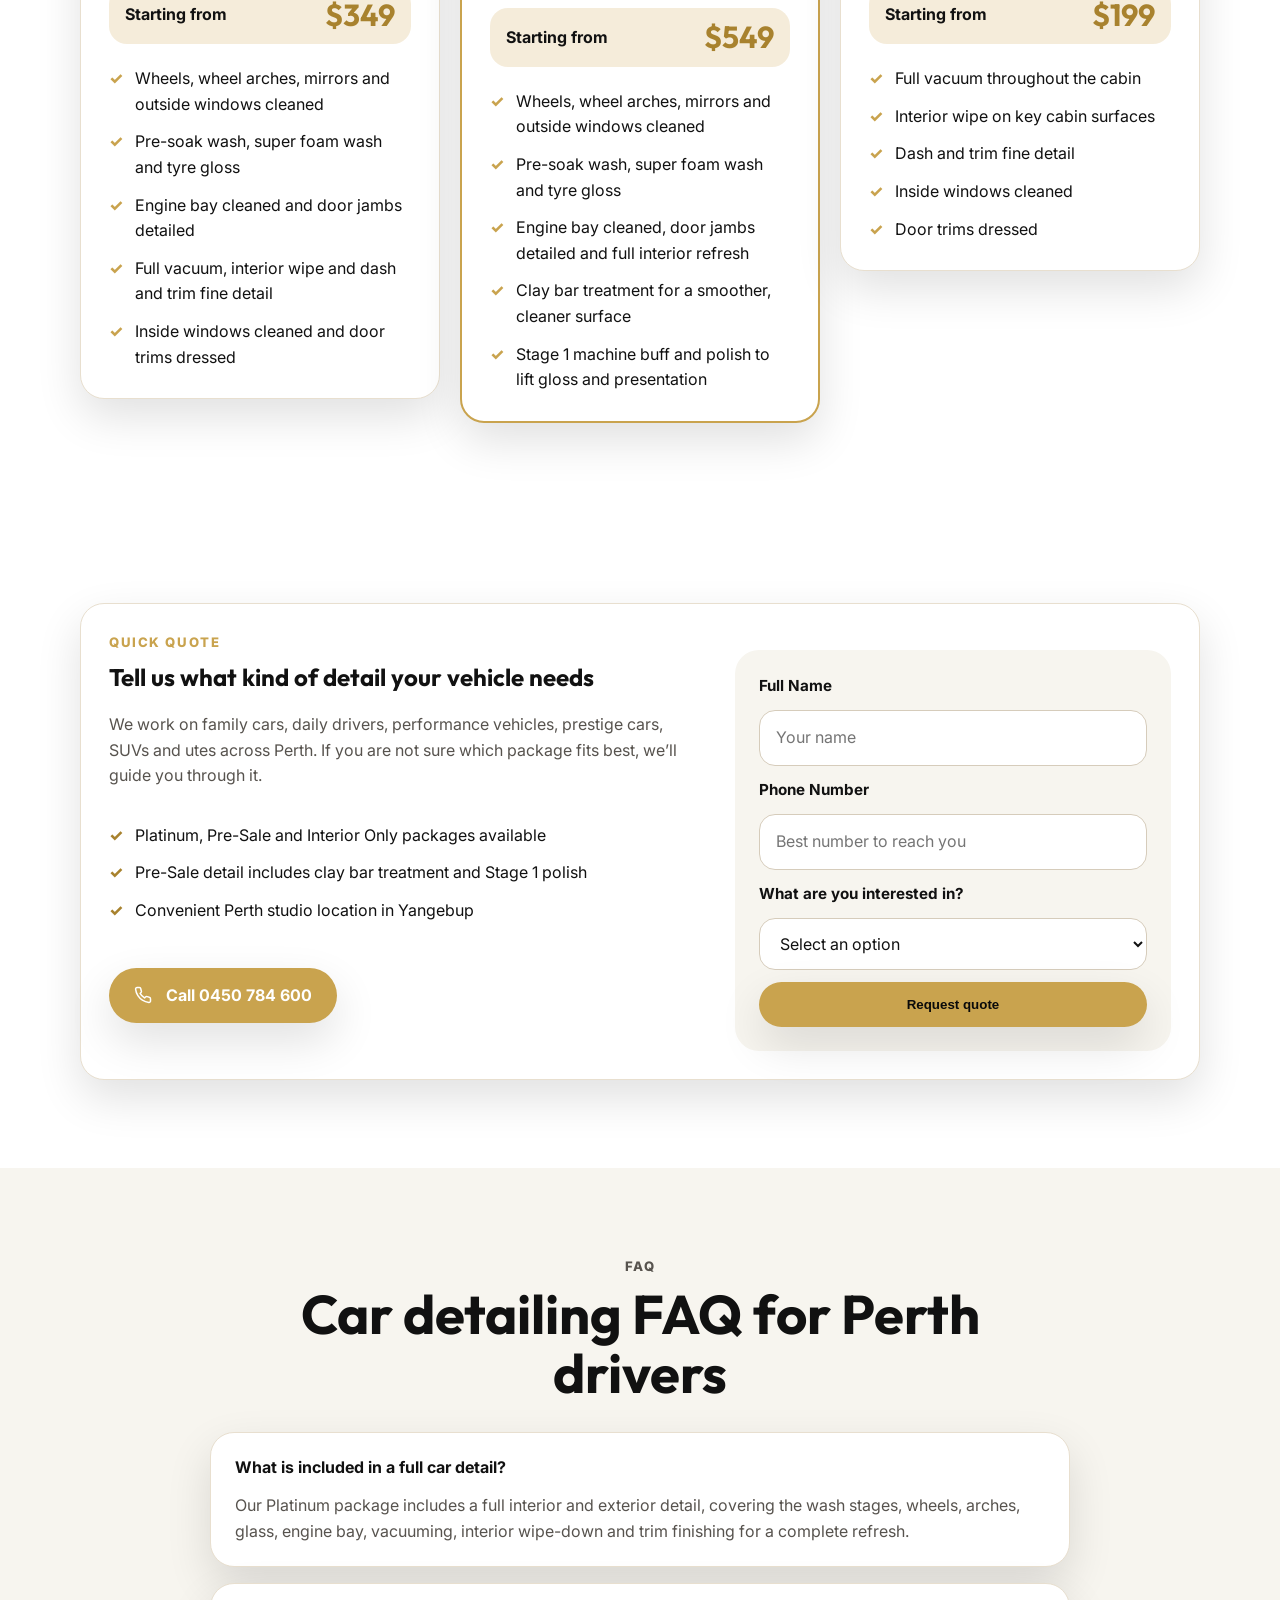
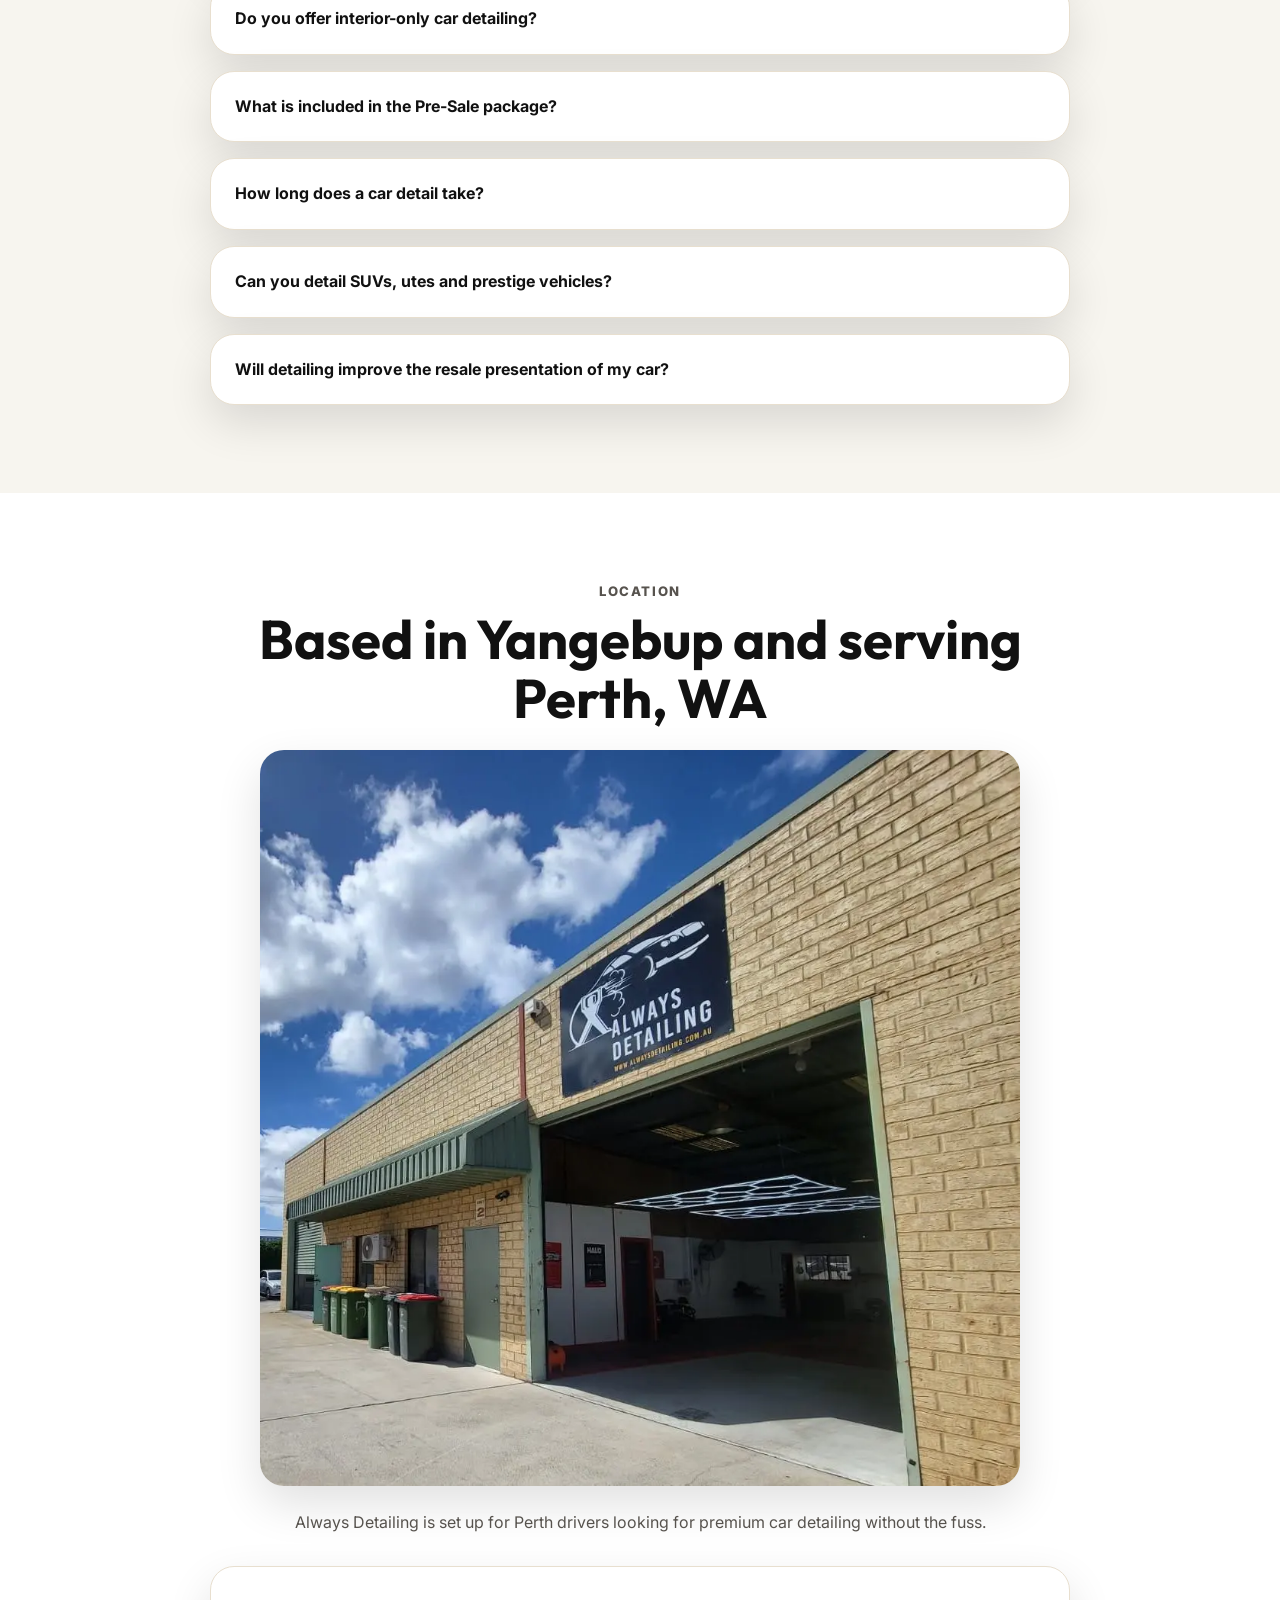
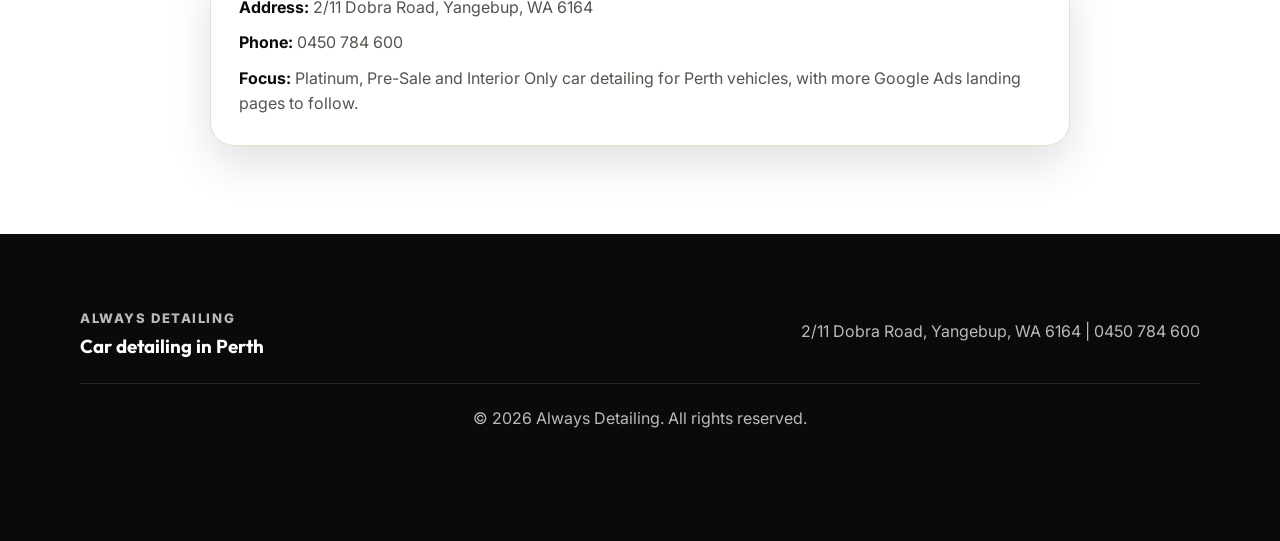
==== commit c3a06c18: "feat: refine mobile landing page UX" ====
--- a/car-detailing-perth.html
+++ b/car-detailing-perth.html
@@ -67,34 +67,29 @@
     <main>
         <section class="hero">
             <div class="container hero-grid">
-                <div class="hero-copy">
+                <div class="hero-copy hero-copy-spacious">
                     <p class="eyebrow">Perth Car Detailing</p>
-                    <h1>Professional car detailing in <span>Perth</span> that brings your vehicle back to life.</h1>
+                    <h1>Expert Car Detailing in <span>Perth</span></h1>
                     <p class="hero-text">From interior refreshes to full pre-sale details, Always Detailing helps Perth drivers clean up, lift presentation and get their vehicle looking properly cared for again.</p>
                     <ul class="check-list">
-                        <li>Car detailing starting from $199</li>
+                        <li>Car detailing from $199</li>
                         <li>Interior, full detail and pre-sale options available</li>
                         <li>Ideal for daily drivers, family cars and sale prep</li>
                     </ul>
                     <div class="cta-row">
-                        <a href="tel:+61450784600" class="btn btn-primary" onclick="gtag('event', 'conversion', {'send_to': 'AW-11109079339/YBRvCL_DhMIcEKuynLEp'});">
+                        <a href="tel:+61450784600" class="phone-pill" onclick="gtag('event', 'conversion', {'send_to': 'AW-11109079339/YBRvCL_DhMIcEKuynLEp'});">
                             <svg viewBox="0 0 24 24" aria-hidden="true" class="phone-pill-icon">
                                 <path d="M22 16.92v3a2 2 0 0 1-2.18 2 19.79 19.79 0 0 1-8.63-3.07 19.5 19.79 0 0 1-6-6 19.79 19.79 0 0 1-3.07-8.67A2 2 0 0 1 4.11 2h3a2 2 0 0 1 2 1.72 12.84 12.84 0 0 0 .7 2.81 2 2 0 0 1-.45 2.11L8.09 9.91a16 16 0 0 0 6 6l1.27-1.27a2 2 0 0 1 2.11-.45 12.84 12.84 0 0 0 2.81.7A2 2 0 0 1 22 16.92z"></path>
                             </svg>
-                            <span>Call Now</span>
+                            <span>Call 0450 784 600</span>
                         </a>
-                        <a href="#quote-form" class="btn btn-secondary">Request a quote</a>
                     </div>
                     <div class="hero-location">
-                        <svg viewBox="0 0 24 24" aria-hidden="true" class="hero-location-icon">
-                            <path d="M21 10c0 7-9 13-9 13S3 17 3 10a9 9 0 1 1 18 0z"></path>
-                            <circle cx="12" cy="10" r="3"></circle>
-                        </svg>
-                        <span>2/11 Dobra Road, Yangebup WA 6164 • Serving Perth and surrounding suburbs</span>
+                        <span>Most jobs completed same day - currently booking for this week</span>
                     </div>
                 </div>
                 <aside class="quote-card" id="hero-form-top">
-                    <h2>Get a car detailing quote</h2>
+                    <h2>Get Instant Detailing Quote</h2>
                     <p>Tell us what your car needs and we’ll help you choose the right detail for your vehicle and budget.</p>
                     <form data-netlify="true" name="hero-car-detailing-quote" class="quote-form">
                         <input type="hidden" name="form-name" value="hero-car-detailing-quote">
@@ -113,7 +108,8 @@
                             <option value="Need help choosing">Need help choosing</option>
                         </select>
 
-                        <button type="submit" class="btn btn-primary btn-full">Send enquiry</button>
+                        <p class="quote-response-time">We'll get back you within 5 minutes</p>
+                        <button type="submit" class="btn btn-primary btn-full">Get Your Detailing Quote</button>
                     </form>
                 </aside>
             </div>
@@ -122,8 +118,14 @@
         <section class="section light-section">
             <div class="container">
                 <div class="section-heading center showcase-heading">
-                    <h2>Recent car detailing work from Always Detailing</h2>
+                    <h2>See Our Detailing Work in Perth</h2>
                     <p>A look at the calibre of vehicles and finish standards we’re known for across Perth, from prestige cars to performance SUVs and utes.</p>
+                    <a href="tel:+61450784600" class="btn btn-primary section-quote-btn showcase-mobile-call" onclick="gtag('event', 'conversion', {'send_to': 'AW-11109079339/YBRvCL_DhMIcEKuynLEp'});">
+                        <svg viewBox="0 0 24 24" aria-hidden="true" class="phone-pill-icon">
+                            <path d="M22 16.92v3a2 2 0 0 1-2.18 2 19.79 19.79 0 0 1-8.63-3.07 19.5 19.79 0 0 1-6-6 19.79 19.79 0 0 1-3.07-8.67A2 2 0 0 1 4.11 2h3a2 2 0 0 1 2 1.72 12.84 12.84 0 0 0 .7 2.81 2 2 0 0 1-.45 2.11L8.09 9.91a16 16 0 0 0 6 6l1.27-1.27a2 2 0 0 1 2.11-.45 12.84 12.84 0 0 0 2.81.7A2 2 0 0 1 22 16.92z"></path>
+                        </svg>
+                        <span>Call 0450 784 600</span>
+                    </a>
                 </div>
                 <div class="gallery-grid">
                     <div class="gallery-card"><img src="alwaysdetailing2.webp" alt="Blue McLaren detailed by Always Detailing" class="gallery-image"></div>
@@ -159,7 +161,12 @@
                     <p class="section-kicker">Car Detailing Packages</p>
                     <h2>Choose the right car detailing package for your vehicle</h2>
                     <p>From a focused interior refresh through to Platinum and Pre-Sale details, Always Detailing gives Perth drivers practical options that leave vehicles cleaner, glossier and better presented.</p>
-                    <a href="#quote-form" class="btn btn-primary section-quote-btn">Get quote</a>
+                    <a href="tel:+61450784600" class="btn btn-primary section-quote-btn section-call-btn" onclick="gtag('event', 'conversion', {'send_to': 'AW-11109079339/YBRvCL_DhMIcEKuynLEp'});">
+                        <svg viewBox="0 0 24 24" aria-hidden="true" class="phone-pill-icon">
+                            <path d="M22 16.92v3a2 2 0 0 1-2.18 2 19.79 19.79 0 0 1-8.63-3.07 19.5 19.79 0 0 1-6-6 19.79 19.79 0 0 1-3.07-8.67A2 2 0 0 1 4.11 2h3a2 2 0 0 1 2 1.72 12.84 12.84 0 0 0 .7 2.81 2 2 0 0 1-.45 2.11L8.09 9.91a16 16 0 0 0 6 6l1.27-1.27a2 2 0 0 1 2.11-.45 12.84 12.84 0 0 0 2.81.7A2 2 0 0 1 22 16.92z"></path>
+                        </svg>
+                        <span>Call 0450 784 600</span>
+                    </a>
                 </div>
                 <div class="packages-grid">
                     <article class="package-card">
@@ -178,7 +185,7 @@
                         </ul>
                     </article>
 
-                    <article class="package-card featured-package">
+                    <article class="package-card featured-package package-mobile-first">
                         <div class="package-badge">Most Popular</div>
                         <h3>Pre-Sale</h3>
                         <p class="package-subtitle">Our most popular package for lifting presentation before sale, trade-in or handover, with extra paint decontamination and polishing included.</p>
@@ -196,6 +203,7 @@
                     </article>
 
                     <article class="package-card">
+                        <div class="package-badge">Best Value</div>
                         <h3>Interior Only</h3>
                         <p class="package-subtitle">A thorough interior detail for drivers wanting their cabin restored, refreshed and professionally cleaned from top to bottom.</p>
                         <div class="package-meta">
@@ -216,7 +224,7 @@
 
         <section id="quote-form" class="section">
             <div class="container form-shell">
-                <div>
+                <div class="quote-copy-spacious">
                     <p class="eyebrow">Quick Quote</p>
                     <h2>Tell us what kind of detail your vehicle needs</h2>
                     <p class="section-copy">We work on family cars, daily drivers, performance vehicles, prestige cars, SUVs and utes across Perth. If you are not sure which package fits best, we’ll guide you through it.</p>
@@ -225,7 +233,12 @@
                         <li>Pre-Sale detail includes clay bar treatment and Stage 1 polish</li>
                         <li>Convenient Perth studio location in Yangebup</li>
                     </ul>
-                    <a href="tel:+61450784600" class="btn btn-primary" onclick="gtag('event', 'conversion', {'send_to': 'AW-11109079339/YBRvCL_DhMIcEKuynLEp'});">0450 784 600</a>
+                    <a href="tel:+61450784600" class="btn btn-primary section-call-btn" onclick="gtag('event', 'conversion', {'send_to': 'AW-11109079339/YBRvCL_DhMIcEKuynLEp'});">
+                        <svg viewBox="0 0 24 24" aria-hidden="true" class="phone-pill-icon">
+                            <path d="M22 16.92v3a2 2 0 0 1-2.18 2 19.79 19.79 0 0 1-8.63-3.07 19.5 19.79 0 0 1-6-6 19.79 19.79 0 0 1-3.07-8.67A2 2 0 0 1 4.11 2h3a2 2 0 0 1 2 1.72 12.84 12.84 0 0 0 .7 2.81 2 2 0 0 1-.45 2.11L8.09 9.91a16 16 0 0 0 6 6l1.27-1.27a2 2 0 0 1 2.11-.45 12.84 12.84 0 0 0 2.81.7A2 2 0 0 1 22 16.92z"></path>
+                        </svg>
+                        <span>Call 0450 784 600</span>
+                    </a>
                 </div>
                 <form id="lead-form" data-netlify="true" name="car-detailing-quote" class="quote-form large">
                     <input type="hidden" name="form-name" value="car-detailing-quote">
@@ -395,7 +408,10 @@
                         body: new URLSearchParams(formData).toString(),
                         headers: { "Content-Type": "application/x-www-form-urlencoded" }
                     })
-                    .then(() => {
+                    .then((response) => {
+                        if (!response.ok) {
+                            throw new Error(`Form submission failed with status ${response.status}`);
+                        }
                         window.dataLayer = window.dataLayer || [];
                         window.dataLayer.push({
                             event: "form_submit",
--- a/style.css
+++ b/style.css
@@ -278,6 +278,61 @@
     font-weight: 600;
 }
 
+.hero-copy-spacious h1 {
+    margin-bottom: 24px;
+}
+
+.hero-copy-spacious .hero-text {
+    margin-bottom: 10px;
+}
+
+.hero-copy-spacious .check-list {
+    margin: 34px 0;
+}
+
+.hero-copy-spacious .cta-row {
+    margin-bottom: 30px;
+}
+
+.quote-copy-spacious .eyebrow {
+    margin-bottom: 12px;
+}
+
+.quote-copy-spacious h2 {
+    margin-bottom: 22px;
+}
+
+.quote-copy-spacious .section-copy {
+    margin-bottom: 12px;
+}
+
+.quote-copy-spacious .check-list {
+    margin: 34px 0;
+}
+
+.quote-copy-spacious .section-call-btn {
+    margin-top: 10px;
+}
+
+#hero-form-top h2 {
+    margin-bottom: 14px;
+}
+
+#hero-form-top p {
+    margin-bottom: 8px;
+}
+
+.quote-response-time {
+    margin: 8px 0 2px;
+    text-align: center;
+    font-weight: 600;
+    color: var(--text);
+}
+
+#hero-form-top .btn-full {
+    font-size: 1.02rem;
+}
+
 .hero-location-icon {
     width: 18px;
     height: 18px;
@@ -383,6 +438,18 @@
 
 .section-quote-btn {
     margin-top: 6px;
+}
+
+.showcase-mobile-call {
+    display: none;
+    margin-top: 18px;
+    gap: 10px;
+    color: var(--white);
+}
+
+.section-call-btn {
+    gap: 10px;
+    color: var(--white);
 }
 
 .review-placeholder-grid,
@@ -707,6 +774,10 @@
     .footer-contact {
         justify-items: start;
     }
+
+    .package-mobile-first {
+        order: -1;
+    }
 }
 
 @media (max-width: 768px) {
@@ -730,7 +801,7 @@
     }
 
     .hero-copy h1 {
-        font-size: 2.6rem;
+        font-size: 2.8rem;
     }
 
     .hero-text {
@@ -766,8 +837,23 @@
         margin-right: 0;
     }
 
-    .hero .cta-row .btn-primary {
+    .hero .cta-row .phone-pill {
+        padding: 14px 20px;
+        font-size: 0.96rem;
+        min-width: 220px;
+        justify-content: center;
         gap: 10px;
+    }
+
+    .hero .cta-row .phone-pill span {
+        color: var(--white);
+    }
+
+    .hero .cta-row .phone-pill-icon {
+        width: 20px;
+        height: 20px;
+        color: var(--white);
+        animation: phone-wiggle 3.2s ease-in-out infinite;
     }
 
     .cta-row {
@@ -778,6 +864,10 @@
         justify-content: center;
         text-align: center;
         width: 100%;
+    }
+
+    .quote-form .btn-full {
+        color: var(--white);
     }
 
     .mobile-cta {
@@ -810,6 +900,10 @@
         transform: translateX(-50%) translateY(0);
     }
 
+    .showcase-mobile-call {
+        display: inline-flex;
+    }
+
     .site-footer {
         padding-bottom: 140px;
     }
